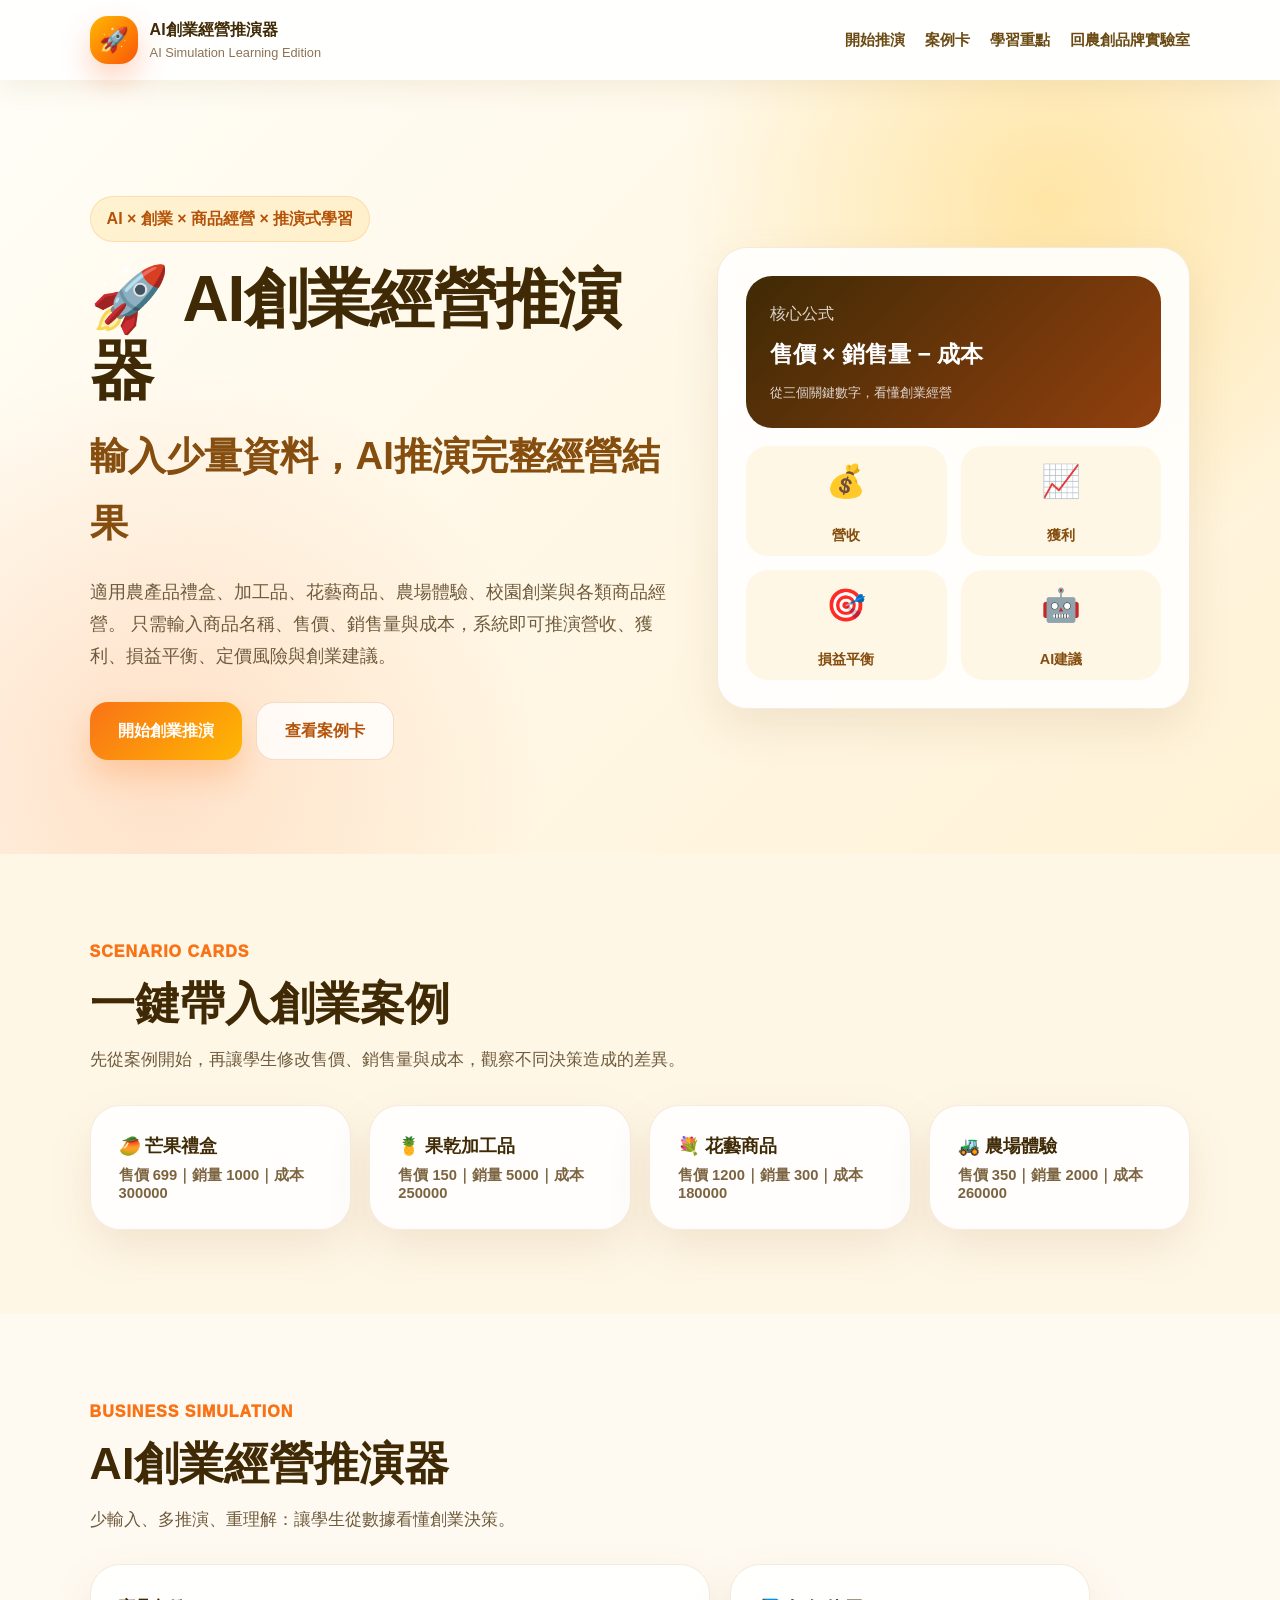
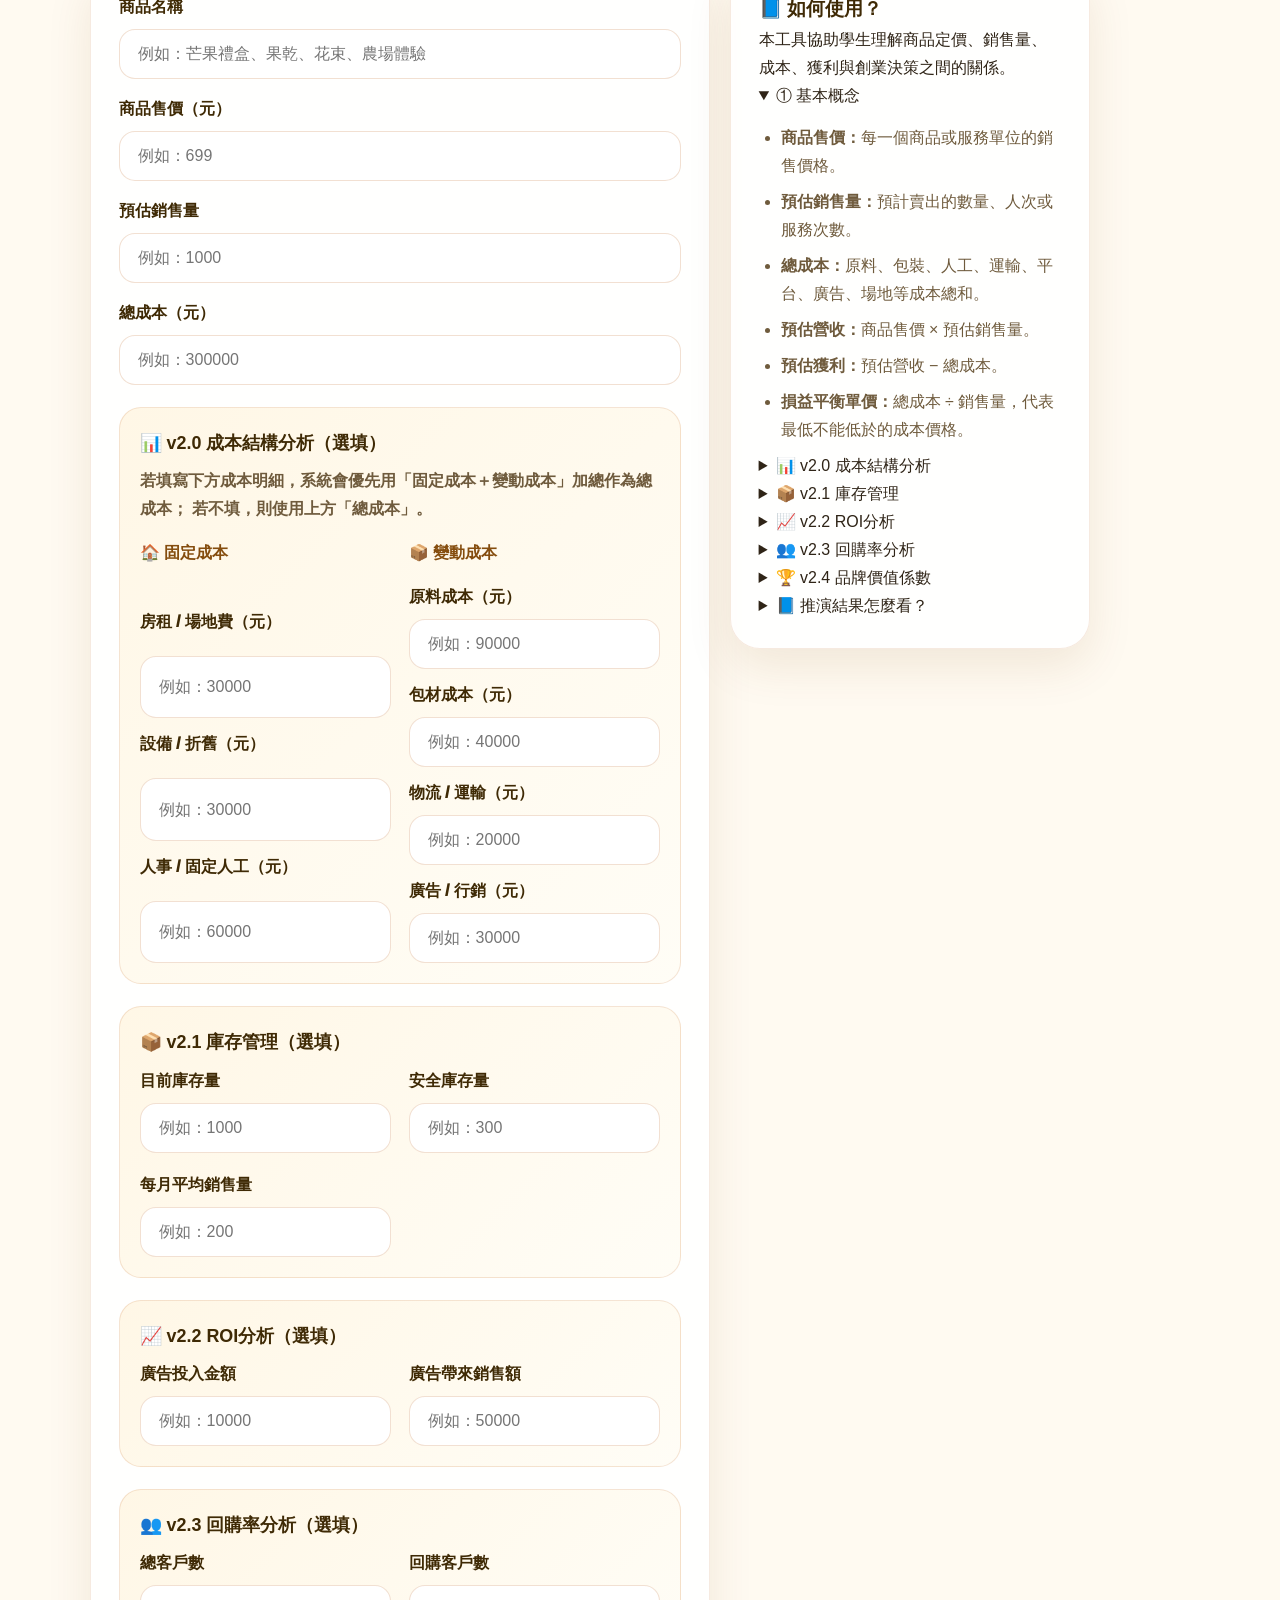
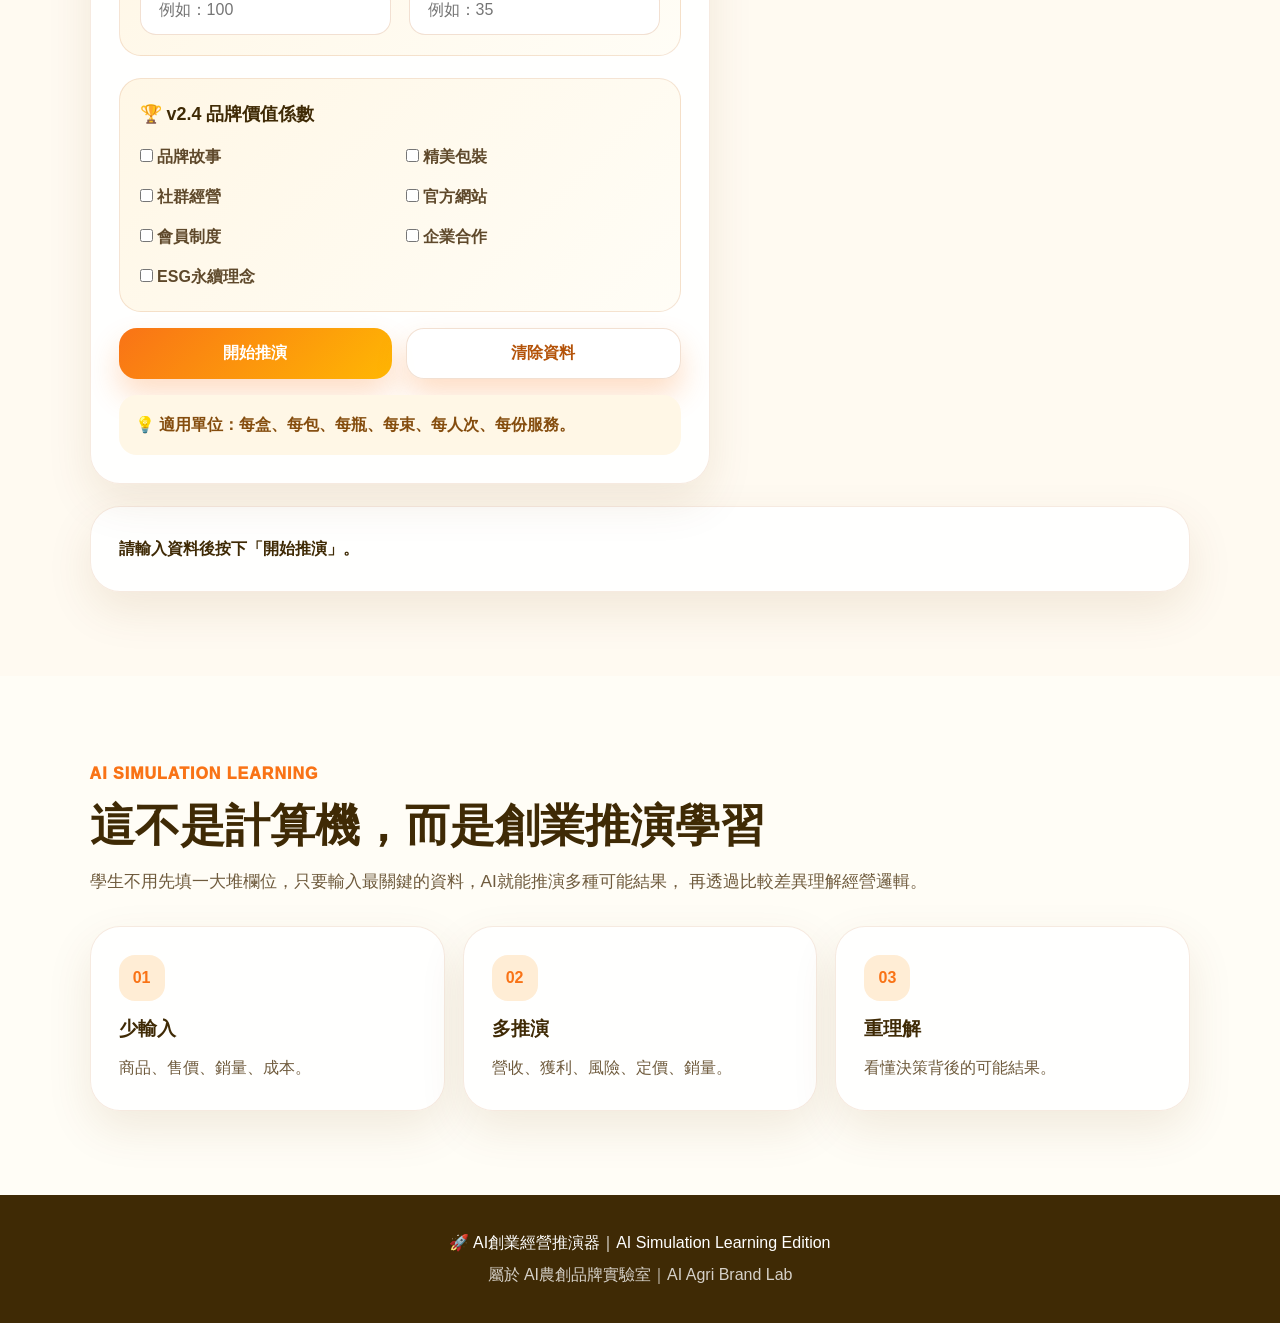
==== business-simulator/index.html @ a91d5b00 "Add files via upload" ====
<!DOCTYPE html>
<html lang="zh-Hant">
<head>
  <meta charset="UTF-8" />
  <meta name="viewport" content="width=device-width, initial-scale=1.0" />
  <title>AI創業經營推演器｜AI Simulation Learning Edition</title>
  <meta name="description" content="AI創業經營推演器，輸入商品名稱、售價、銷售量與成本，AI自動推演營收、獲利、定價風險、銷售風險、損益平衡點與創業建議。" />
  <meta name="keywords" content="AI創業,經營推演器,AI推演式學習,創業模擬,商品經營,農產品創業,品牌經營" />
  <link rel="stylesheet" href="style.css" />
</head>

<body>
  <header class="site-header">
    <a href="../index.html" class="brand">
      <span class="brand-icon">🚀</span>
      <span>
        <strong>AI創業經營推演器</strong>
        <small>AI Simulation Learning Edition</small>
      </span>
    </a>

    <nav class="nav">
      <a href="#simulator">開始推演</a>
      <a href="#cases">案例卡</a>
      <a href="#learning">學習重點</a>
      <a href="../index.html">回農創品牌實驗室</a>
    </nav>
  </header>

  <main>
    <section class="hero">
      <div class="hero-content">
        <span class="eyebrow">AI × 創業 × 商品經營 × 推演式學習</span>
        <h1>🚀 AI創業經營推演器</h1>
        <h2>輸入少量資料，AI推演完整經營結果</h2>
        <p>
          適用農產品禮盒、加工品、花藝商品、農場體驗、校園創業與各類商品經營。
          只需輸入商品名稱、售價、銷售量與成本，系統即可推演營收、獲利、損益平衡、定價風險與創業建議。
        </p>
        <div class="hero-actions">
          <a class="btn primary" href="#simulator">開始創業推演</a>
          <a class="btn secondary" href="#cases">查看案例卡</a>
        </div>
      </div>

      <div class="hero-panel">
        <div class="panel-card main-profit">
          <span>核心公式</span>
          <strong>售價 × 銷售量 − 成本</strong>
          <small>從三個關鍵數字，看懂創業經營</small>
        </div>
        <div class="panel-grid">
          <div>💰<span>營收</span></div>
          <div>📈<span>獲利</span></div>
          <div>🎯<span>損益平衡</span></div>
          <div>🤖<span>AI建議</span></div>
        </div>
      </div>
    </section>

    <section id="cases" class="section soft">
      <div class="section-heading">
        <span>Scenario Cards</span>
        <h2>一鍵帶入創業案例</h2>
        <p>先從案例開始，再讓學生修改售價、銷售量與成本，觀察不同決策造成的差異。</p>
      </div>

      <div class="case-grid">
        <button class="case-card" onclick="loadCase('mangoBox')">
          <strong>🥭 芒果禮盒</strong>
          <span>售價 699｜銷量 1000｜成本 300000</span>
        </button>
        <button class="case-card" onclick="loadCase('driedFruit')">
          <strong>🍍 果乾加工品</strong>
          <span>售價 150｜銷量 5000｜成本 250000</span>
        </button>
        <button class="case-card" onclick="loadCase('flower')">
          <strong>💐 花藝商品</strong>
          <span>售價 1200｜銷量 300｜成本 180000</span>
        </button>
        <button class="case-card" onclick="loadCase('farmTour')">
          <strong>🚜 農場體驗</strong>
          <span>售價 350｜銷量 2000｜成本 260000</span>
        </button>
      </div>
    </section>

    <section id="simulator" class="section simulator-section">
      <div class="section-heading">
        <span>Business Simulation</span>
        <h2>AI創業經營推演器</h2>
        <p>少輸入、多推演、重理解：讓學生從數據看懂創業決策。</p>
      </div>

      <div class="simulator-layout">
        <div class="input-card">
          <div class="input-group">
            <label for="productInput">商品名稱</label>
            <input id="productInput" type="text" placeholder="例如：芒果禮盒、果乾、花束、農場體驗" />
          </div>

          <div class="input-group">
            <label for="priceInput">商品售價（元）</label>
            <input id="priceInput" type="number" placeholder="例如：699" />
          </div>

          <div class="input-group">
            <label for="quantityInput">預估銷售量</label>
            <input id="quantityInput" type="number" placeholder="例如：1000" />
          </div>

          <div class="input-group">
            <label for="costInput">總成本（元）</label>
            <input id="costInput" type="number" placeholder="例如：300000" />
          </div>

      <div class="cost-structure-box">
           <h3>📊 v2.0 成本結構分析（選填）</h3>
             <p>
                若填寫下方成本明細，系統會優先用「固定成本＋變動成本」加總作為總成本；
                 若不填，則使用上方「總成本」。
             </p>

        <div class="cost-grid">
           <div class="cost-column">
               <h4>🏠 固定成本</h4>

          <div class="input-group">
            <label for="rentInput">房租 / 場地費（元）</label>
            <input id="rentInput" type="number" placeholder="例如：30000" />
          </div>

          <div class="input-group">
            <label for="equipmentInput">設備 / 折舊（元）</label>
            <input id="equipmentInput" type="number" placeholder="例如：30000" />
          </div>

          <div class="input-group">
            <label for="laborInput">人事 / 固定人工（元）</label>
            <input id="laborInput" type="number" placeholder="例如：60000" />
          </div>
        </div>

        <div class="cost-column">
          <h4>📦 變動成本</h4>

           <div class="input-group">
             <label for="materialInput">原料成本（元）</label>
             <input id="materialInput" type="number" placeholder="例如：90000" />
           </div>

           <div class="input-group">
            <label for="packagingInput">包材成本（元）</label>
            <input id="packagingInput" type="number" placeholder="例如：40000" />
           </div>

           <div class="input-group">
            <label for="logisticsInput">物流 / 運輸（元）</label>
            <input id="logisticsInput" type="number" placeholder="例如：20000" />
           </div>

          <div class="input-group">
            <label for="marketingInput">廣告 / 行銷（元）</label>
            <input id="marketingInput" type="number" placeholder="例如：30000" />
          </div>
        </div>
      </div>
    </div>

            <!-- 📦 v2.1 庫存管理 -->

    <div class="cost-structure-box">
         <h3>📦 v2.1 庫存管理（選填）</h3>

         <div class="cost-grid">

         <div class="input-group">
            <label>目前庫存量</label>
           <input id="inventoryInput" type="number" placeholder="例如：1000">
         </div>

         <div class="input-group">
            <label>安全庫存量</label>
            <input id="safeInventoryInput" type="number" placeholder="例如：300">
         </div>

        <div class="input-group">
          <label>每月平均銷售量</label>
          <input id="monthlySalesInput" type="number" placeholder="例如：200">
        </div>

       </div>
     </div>

            <!-- ROI -->

    <div class="cost-structure-box">
        <h3>📈 v2.2 ROI分析（選填）</h3>

      <div class="cost-grid">

        <div class="input-group">
          <label>廣告投入金額</label>
          <input id="adCostInput" type="number" placeholder="例如：10000">
        </div>

        <div class="input-group">
           <label>廣告帶來銷售額</label>
           <input id="adRevenueInput" type="number" placeholder="例如：50000">
        </div>

      </div>
    </div>

          <!-- 回購率 -->

    <div class="cost-structure-box">
         <h3>👥 v2.3 回購率分析（選填）</h3>

        <div class="cost-grid">

         <div class="input-group">
            <label>總客戶數</label>
           <input id="customerInput" type="number" placeholder="例如：100">
        </div>

         <div class="input-group">
            <label>回購客戶數</label>
            <input id="repeatCustomerInput" type="number" placeholder="例如：35">
         </div>
        </div>

    </div>

          <!-- 品牌價值 -->

    <div class="cost-structure-box">
          <h3>🏆 v2.4 品牌價值係數</h3>

    <div class="brand-check-grid">

        <label><input type="checkbox" id="brandStory"> 品牌故事</label>

        <label><input type="checkbox" id="packageDesign"> 精美包裝</label>

        <label><input type="checkbox" id="socialMedia"> 社群經營</label>

        <label><input type="checkbox" id="website"> 官方網站</label>

        <label><input type="checkbox" id="membership"> 會員制度</label>

        <label><input type="checkbox" id="businessPartner"> 企業合作</label>

        <label><input type="checkbox" id="esg"> ESG永續理念</label>

      </div>
    </div>   


          <div class="button-row">
            <button onclick="calculateBusiness()">開始推演</button>
            <button class="clear-btn" onclick="clearBusiness()">清除資料</button>
          </div>

          <div class="hint-box">
            💡 適用單位：每盒、每包、每瓶、每束、每人次、每份服務。
          </div>
        </div>

      <aside class="guide-card">
         <h3>📘 如何使用？</h3>
         <p>本工具協助學生理解商品定價、銷售量、成本、獲利與創業決策之間的關係。</p>

      <details open>
        <summary>① 基本概念</summary>
       <ul>
          <li><strong>商品售價：</strong>每一個商品或服務單位的銷售價格。</li>
          <li><strong>預估銷售量：</strong>預計賣出的數量、人次或服務次數。</li>
          <li><strong>總成本：</strong>原料、包裝、人工、運輸、平台、廣告、場地等成本總和。</li>
          <li><strong>預估營收：</strong>商品售價 × 預估銷售量。</li>
          <li><strong>預估獲利：</strong>預估營收 − 總成本。</li>
          <li><strong>損益平衡單價：</strong>總成本 ÷ 銷售量，代表最低不能低於的成本價格。</li>
       </ul>
      </details>

      <details>
         <summary>📊 v2.0 成本結構分析</summary>
       <ul>
         <li><strong>固定成本：</strong>不論賣多少都會發生的成本，例如房租、設備、人事。</li>
         <li><strong>變動成本：</strong>賣越多就越高的成本，例如原料、包材、物流、廣告。</li>
         <li><strong>成本佔比：</strong>用來觀察固定成本與變動成本誰比較高，判斷經營風險。</li>
       </ul>
      </details>

      <details>
        <summary>📦 v2.1 庫存管理</summary>
       <ul>
         <li><strong>目前庫存量：</strong>目前手上還有多少商品可賣。</li>
         <li><strong>安全庫存量：</strong>避免缺貨所需保留的最低庫存。</li>
         <li><strong>每月平均銷售量：</strong>每個月大約能賣出的數量。</li>
         <li><strong>庫存可支撐月數：</strong>目前庫存量 ÷ 每月平均銷售量。</li>
       </ul>
      </details>

      <details>
        <summary>📈 v2.2 ROI分析</summary>
       <ul>
         <li><strong>ROI：</strong>投資報酬率，用來判斷廣告投入是否有效。</li>
         <li><strong>公式：</strong>ROI =（廣告帶來銷售額 − 廣告投入金額）÷ 廣告投入金額 × 100%。</li>
         <li><strong>意義：</strong>ROI 越高，代表廣告越有效；ROI 太低，代表需要調整行銷策略。</li>
       </ul>
      </details>

      <details>
        <summary>👥 v2.3 回購率分析</summary>
       <ul>
         <li><strong>總客戶數：</strong>購買過商品或服務的客戶總人數。</li>
         <li><strong>回購客戶數：</strong>再次購買的客戶人數。</li>
         <li><strong>回購率：</strong>回購客戶數 ÷ 總客戶數 × 100%。</li>
         <li><strong>意義：</strong>回購率越高，代表顧客越喜歡產品，品牌忠誠度越好。</li>
       </ul>
      </details>

      <details>
         <summary>🏆 v2.4 品牌價值係數</summary>
        <ul>
         <li><strong>品牌故事：</strong>讓商品有情感與記憶點。</li>
         <li><strong>精美包裝：</strong>提升商品質感與送禮價值。</li>
         <li><strong>社群經營：</strong>增加曝光與顧客互動。</li>
         <li><strong>官方網站：</strong>提升信任感與品牌專業度。</li>
         <li><strong>會員制度：</strong>提高回購與顧客黏著度。</li>
         <li><strong>企業合作：</strong>增加團購、通路與穩定訂單。</li>
         <li><strong>ESG永續理念：</strong>提升品牌形象與社會價值。</li>
        </ul>
      </details>

      <details>
         <summary>📘 推演結果怎麼看？</summary>
        <ul>
         <li><strong>② 定價敏感度分析：</strong>觀察售價上升或下降後，營收與獲利如何改變。</li>
         <li><strong>③ 銷售量風險分析：</strong>模擬銷量減少或增加時，獲利是否仍安全。</li>
         <li><strong>④ 損益平衡分析：</strong>找出最低售價與最低銷售量，避免虧損。</li>
         <li><strong>⑤ 成本結構分析：</strong>判斷固定成本與變動成本比例，理解成本風險。</li>
         <li><strong>⑥ 庫存管理分析：</strong>判斷是否可能缺貨、正常或滯銷。</li>
         <li><strong>⑦ ROI分析：</strong>判斷廣告投資是否值得繼續。</li>
         <li><strong>⑧ 回購率分析：</strong>判斷顧客是否願意再次購買。</li>
         <li><strong>⑨ 品牌價值係數：</strong>判斷商品是否具備品牌溢價能力。</li>
        </ul>
      </details>
    </aside>

    </div>

      <div id="result" class="result-box">請輸入資料後按下「開始推演」。</div>
    </section>

    <section id="learning" class="section learning-section">
      <div class="section-heading">
        <span>AI Simulation Learning</span>
        <h2>這不是計算機，而是創業推演學習</h2>
        <p>
          學生不用先填一大堆欄位，只要輸入最關鍵的資料，AI就能推演多種可能結果，
          再透過比較差異理解經營邏輯。
        </p>
      </div>

      <div class="learning-flow">
        <div><strong>01</strong><h3>少輸入</h3><p>商品、售價、銷量、成本。</p></div>
        <div><strong>02</strong><h3>多推演</h3><p>營收、獲利、風險、定價、銷量。</p></div>
        <div><strong>03</strong><h3>重理解</h3><p>看懂決策背後的可能結果。</p></div>
      </div>
    </section>
  </main>

  <footer class="footer">
    <p>🚀 AI創業經營推演器｜AI Simulation Learning Edition</p>
    <p>屬於 AI農創品牌實驗室｜AI Agri Brand Lab</p>
  </footer>

  <script src="script.js?v=3.0"></script>
</body>
</html>
---- business-simulator/style.css ----
* {
  box-sizing: border-box;
  margin: 0;
  padding: 0;
}

html {
  scroll-behavior: smooth;
}

body {
  font-family: "Noto Sans TC", "Microsoft JhengHei", sans-serif;
  background: #fffaf1;
  color: #2f2417;
  line-height: 1.75;
}

.site-header {
  position: sticky;
  top: 0;
  z-index: 1000;
  padding: 16px 7%;
  background: rgba(255, 255, 255, 0.92);
  backdrop-filter: blur(16px);
  display: flex;
  justify-content: space-between;
  align-items: center;
  box-shadow: 0 8px 28px rgba(120, 72, 0, 0.08);
}

.brand {
  display: flex;
  gap: 12px;
  align-items: center;
  color: #3f2a05;
  text-decoration: none;
}

.brand-icon {
  width: 48px;
  height: 48px;
  border-radius: 18px;
  display: grid;
  place-items: center;
  color: white;
  font-size: 1.5rem;
  background: linear-gradient(135deg, #ffb703, #fb5607);
  box-shadow: 0 14px 30px rgba(251, 86, 7, 0.26);
}

.brand strong,
.brand small {
  display: block;
}

.brand small {
  color: #8b7356;
  font-size: 0.8rem;
  margin-top: -2px;
}

.nav {
  display: flex;
  gap: 20px;
  flex-wrap: wrap;
}

.nav a {
  color: #6b4b13;
  text-decoration: none;
  font-weight: 900;
  font-size: 0.94rem;
}

.nav a:hover {
  color: #f97316;
}

.hero {
  min-height: 86vh;
  padding: 105px 7% 84px;
  display: grid;
  grid-template-columns: 1.1fr 0.9fr;
  align-items: center;
  gap: 48px;
  background:
    radial-gradient(circle at 82% 16%, rgba(255, 183, 3, 0.28), transparent 30%),
    radial-gradient(circle at 12% 88%, rgba(251, 86, 7, 0.15), transparent 30%),
    linear-gradient(135deg, #fffdf6, #fff2d6);
}

.eyebrow {
  display: inline-block;
  padding: 8px 16px;
  border-radius: 999px;
  color: #b45309;
  background: rgba(255, 183, 3, 0.14);
  border: 1px solid rgba(251, 146, 60, 0.24);
  font-weight: 900;
  margin-bottom: 22px;
}

.hero h1 {
  font-size: clamp(2.35rem, 5vw, 4.6rem);
  line-height: 1.12;
  color: #3f2a05;
  margin-bottom: 14px;
  letter-spacing: -1.2px;
}

.hero h2 {
  color: #854d0e;
  font-size: clamp(1.5rem, 3vw, 2.6rem);
  margin-bottom: 20px;
}

.hero p {
  max-width: 780px;
  color: #6f5b3d;
  font-size: 1.14rem;
  margin-bottom: 30px;
}

.hero-actions,
.button-row {
  display: flex;
  gap: 14px;
  flex-wrap: wrap;
}

.btn,
.input-card button {
  min-height: 50px;
  display: inline-flex;
  align-items: center;
  justify-content: center;
  border: none;
  border-radius: 18px;
  padding: 14px 28px;
  font-weight: 950;
  font-size: 1rem;
  cursor: pointer;
  text-decoration: none;
  transition: 0.2s ease;
}

.btn:hover,
.input-card button:hover,
.case-card:hover {
  transform: translateY(-2px);
}

.btn.primary,
.input-card button {
  background: linear-gradient(135deg, #f97316, #ffb703);
  color: white;
  box-shadow: 0 16px 30px rgba(249, 115, 22, 0.24);
}

.btn.secondary,
.clear-btn {
  background: rgba(255, 255, 255, 0.78) !important;
  color: #b45309 !important;
  border: 1px solid rgba(180, 83, 9, 0.18) !important;
}

.hero-panel,
.input-card,
.guide-card,
.result-box,
.case-card,
.learning-flow div {
  background: rgba(255, 255, 255, 0.88);
  border: 1px solid rgba(180, 83, 9, 0.12);
  border-radius: 30px;
  padding: 28px;
  box-shadow: 0 18px 46px rgba(120, 72, 0, 0.1);
}

.panel-card {
  padding: 24px;
  border-radius: 26px;
  background: linear-gradient(135deg, #3f2a05, #92400e);
  color: white;
  margin-bottom: 18px;
}

.panel-card span,
.panel-card small {
  display: block;
  opacity: 0.8;
}

.panel-card strong {
  display: block;
  font-size: 1.45rem;
  margin: 6px 0;
}

.panel-grid {
  display: grid;
  grid-template-columns: repeat(2, 1fr);
  gap: 14px;
}

.panel-grid div {
  min-height: 110px;
  display: grid;
  place-items: center;
  text-align: center;
  border-radius: 22px;
  background: #fff7e6;
  font-size: 2rem;
  font-weight: 900;
}

.panel-grid span {
  display: block;
  font-size: 0.9rem;
  color: #854d0e;
}

.section {
  padding: 84px 7%;
}

.section.soft {
  background: #fff7e6;
}

.section-heading {
  max-width: 900px;
  margin-bottom: 30px;
}

.section-heading span {
  color: #f97316;
  text-transform: uppercase;
  letter-spacing: 1px;
  font-weight: 950;
}

.section-heading h2 {
  color: #3f2a05;
  font-size: clamp(1.9rem, 3.5vw, 3.2rem);
  line-height: 1.25;
  margin: 10px 0 12px;
}

.section-heading p {
  color: #6f5b3d;
  font-size: 1.08rem;
}

.case-grid {
  display: grid;
  grid-template-columns: repeat(4, 1fr);
  gap: 18px;
}

.case-card {
  text-align: left;
  cursor: pointer;
}

.case-card strong,
.case-card span {
  display: block;
}

.case-card strong {
  color: #3f2a05;
  font-size: 1.1rem;
  margin-bottom: 8px;
}

.case-card span {
  color: #7c6441;
  font-weight: 800;
  font-size: 0.92rem;
}

.simulator-layout {
  display: grid;
  grid-template-columns: minmax(0, 620px) 360px;
  gap: 20px;
  align-items: start;
}

.input-card {
  display: grid;
  gap: 16px;
}

.input-group {
  display: grid;
  gap: 8px;
}

.input-group label,
.guide-card h3 {
  color: #3f2a05;
  font-weight: 950;
}

.input-group input {
  width: 100%;
  padding: 15px 18px;
  border: 1px solid rgba(180, 83, 9, 0.18);
  border-radius: 16px;
  font-size: 1rem;
  outline: none;
}

.input-group input:focus {
  border-color: #f97316;
  box-shadow: 0 0 0 4px rgba(249, 115, 22, 0.12);
}

.input-card button {
  flex: 1;
}

.guide-card ul {
  margin-top: 14px;
  padding-left: 22px;
  color: #6f5b3d;
}

.guide-card li {
  margin-bottom: 8px;
}

.hint-box,
.insight-box,
.thinking-box {
  padding: 16px;
  border-radius: 18px;
  background: #fff7e6;
  color: #854d0e;
  font-weight: 900;
}

.result-box {
  margin-top: 22px;
  color: #3f2a05;
  font-weight: 850;
}

.simulation-report {
  display: grid;
  gap: 22px;
}

.report-header {
  padding: 22px;
  border-radius: 24px;
  background: linear-gradient(135deg, rgba(255, 247, 230, 0.95), rgba(255, 237, 213, 0.9));
}

.report-header span {
  color: #f97316;
  font-weight: 950;
}

.report-header h3 {
  font-size: 1.55rem;
  color: #3f2a05;
  margin: 8px 0;
}

.report-header p {
  color: #6f5b3d;
}

.result-grid,
.diagnosis-grid {
  display: grid;
  grid-template-columns: repeat(3, 1fr);
  gap: 14px;
}

.result-card,
.diagnosis-card,
.analysis-section,
.ai-advice-box {
  padding: 18px;
  border-radius: 20px;
  background: white;
  border: 1px solid rgba(180, 83, 9, 0.12);
  box-shadow: 0 10px 24px rgba(120, 72, 0, 0.06);
}

.result-card.highlight {
  background: linear-gradient(135deg, #fff7e6, #ffedd5);
}

.result-card span,
.diagnosis-card span {
  display: block;
  color: #8b7356;
  margin-bottom: 6px;
}

.result-card strong,
.diagnosis-card strong {
  display: block;
  color: #3f2a05;
  font-size: 1.15rem;
}

.grade-a,
.risk-low {
  background: #dcfce7;
}

.grade-b {
  background: #e0f2fe;
}

.grade-c,
.risk-mid {
  background: #fef3c7;
}

.grade-d,
.risk-high {
  background: #fee2e2;
}

.analysis-section h4,
.ai-advice-box h4,
.thinking-box h4 {
  color: #3f2a05;
  font-size: 1.18rem;
  margin-bottom: 8px;
}

.table-wrap {
  margin-top: 12px;
  overflow-x: auto;
}

.analysis-table {
  width: 100%;
  border-collapse: collapse;
  border-radius: 16px;
  overflow: hidden;
}

.analysis-table th,
.analysis-table td {
  padding: 12px 14px;
  border-bottom: 1px solid #f3e7d3;
  text-align: left;
  white-space: nowrap;
}

.analysis-table th {
  background: #fff7e6;
  color: #854d0e;
}

.analysis-table td {
  color: #3f2a05;
  font-weight: 800;
}

.current-row {
  background: #fff7e6;
}

.ai-advice-box p {
  color: #5f492b;
}

.thinking-box ol {
  padding-left: 22px;
}

.thinking-box li {
  margin: 8px 0;
}

.learning-section {
  background: #fffdf6;
}

.learning-flow {
  display: grid;
  grid-template-columns: repeat(3, 1fr);
  gap: 18px;
}

.learning-flow strong {
  display: inline-flex;
  width: 46px;
  height: 46px;
  align-items: center;
  justify-content: center;
  border-radius: 16px;
  background: #ffedd5;
  color: #f97316;
  margin-bottom: 12px;
}

.learning-flow h3 {
  color: #3f2a05;
  margin-bottom: 8px;
}

.learning-flow p {
  color: #6f5b3d;
}

.footer {
  text-align: center;
  padding: 34px 7%;
  color: white;
  background: #3f2a05;
}

.footer p + p {
  opacity: 0.78;
  margin-top: 4px;
}

@media (max-width: 1080px) {
  .hero,
  .simulator-layout {
    grid-template-columns: 1fr;
  }

  .case-grid,
  .result-grid,
  .diagnosis-grid {
    grid-template-columns: repeat(2, 1fr);
  }
}

@media (max-width: 720px) {
  .site-header {
    align-items: flex-start;
    flex-direction: column;
    gap: 14px;
  }

  .hero {
    padding-top: 74px;
  }

  .nav {
    gap: 12px;
  }

  .case-grid,
  .result-grid,
  .diagnosis-grid,
  .learning-flow,
  .panel-grid {
    grid-template-columns: 1fr;
  }

  .button-row {
    flex-direction: column;
  }
}

/* v2.0 成本結構分析 */

.cost-structure-box {
  margin-top: 6px;
  padding: 20px;
  border-radius: 22px;
  background: linear-gradient(135deg, #fff7e6, #fffdf6);
  border: 1px solid rgba(180, 83, 9, 0.14);
}

.cost-structure-box h3 {
  color: #3f2a05;
  font-size: 1.12rem;
  margin-bottom: 8px;
}

.cost-structure-box p {
  color: #6f5b3d;
  font-weight: 700;
  margin-bottom: 16px;
}

.cost-grid {
  display: grid;
  grid-template-columns: 1fr 1fr;
  gap: 18px;
}

.cost-column {
  display: grid;
  gap: 12px;
}

.cost-column h4 {
  color: #854d0e;
  font-size: 1rem;
  margin-bottom: 4px;
}

.cost-summary-grid {
  display: grid;
  grid-template-columns: repeat(3, 1fr);
  gap: 14px;
  margin: 14px 0;
}

.cost-summary-grid small {
  display: block;
  margin-top: 4px;
  color: #854d0e;
  font-weight: 900;
}

.cost-bar-wrap {
  margin: 18px 0;
  overflow: hidden;
  border-radius: 999px;
  background: #fff7e6;
  border: 1px solid rgba(180, 83, 9, 0.12);
}

.cost-bar {
  display: flex;
  width: 100%;
  min-height: 42px;
  overflow: hidden;
  border-radius: 999px;
}

.fixed-bar,
.variable-bar {
  display: flex;
  align-items: center;
  justify-content: center;
  min-width: 64px;
  padding: 8px;
  color: #3f2a05;
  font-size: 0.9rem;
  font-weight: 950;
  white-space: nowrap;
}

.fixed-bar {
  background: #fed7aa;
}

.variable-bar {
  background: #fde68a;
}

@media (max-width: 720px) {
  .cost-grid,
  .cost-summary-grid {
    grid-template-columns: 1fr;
  }

  .fixed-bar,
  .variable-bar {
    font-size: 0.78rem;
  }
}

/* v2.1~v2.4 */

.brand-check-grid{
  display:grid;
  grid-template-columns:repeat(2,1fr);
  gap:12px;
  margin-top:12px;
}

.brand-check-grid label{
  font-weight:800;
  color:#5f492b;
}

.inventory-status{
  background:#fff7e6;
  border-radius:16px;
  padding:16px;
  margin-top:12px;
}

.analysis-badge{
  display:inline-block;
  padding:6px 12px;
  border-radius:999px;
  background:#ffedd5;
  color:#c2410c;
  font-weight:900;
  margin-top:8px;
}

@media(max-width:720px){

.brand-check-grid{
grid-template-columns:1fr;
}

}

/* v3.0 AI創業教練 */

.ai-coach-box {
  padding: 22px;
  border-radius: 24px;
  background: linear-gradient(135deg, #fff7e6, #ffedd5);
  border: 1px solid rgba(180, 83, 9, 0.16);
  box-shadow: 0 14px 30px rgba(120, 72, 0, 0.08);
}

.ai-coach-box h4 {
  color: #3f2a05;
  font-size: 1.25rem;
  margin-bottom: 14px;
}

.coach-grid {
  display: grid;
  grid-template-columns: repeat(3, 1fr);
  gap: 14px;
  margin-bottom: 16px;
}

.coach-card {
  padding: 16px;
  border-radius: 18px;
  background: white;
  border: 1px solid rgba(180, 83, 9, 0.14);
}

.coach-card span {
  display: block;
  color: #8b7356;
  font-weight: 900;
  margin-bottom: 6px;
}

.coach-card strong {
  display: block;
  color: #3f2a05;
  font-size: 1.12rem;
}

.coach-advice {
  padding: 16px;
  border-radius: 18px;
  background: #fffaf1;
  color: #5f492b;
  font-weight: 850;
}

.coach-advice p + p {
  margin-top: 10px;
}

@media (max-width: 720px) {
  .coach-grid {
    grid-template-columns: 1fr;
  }
}
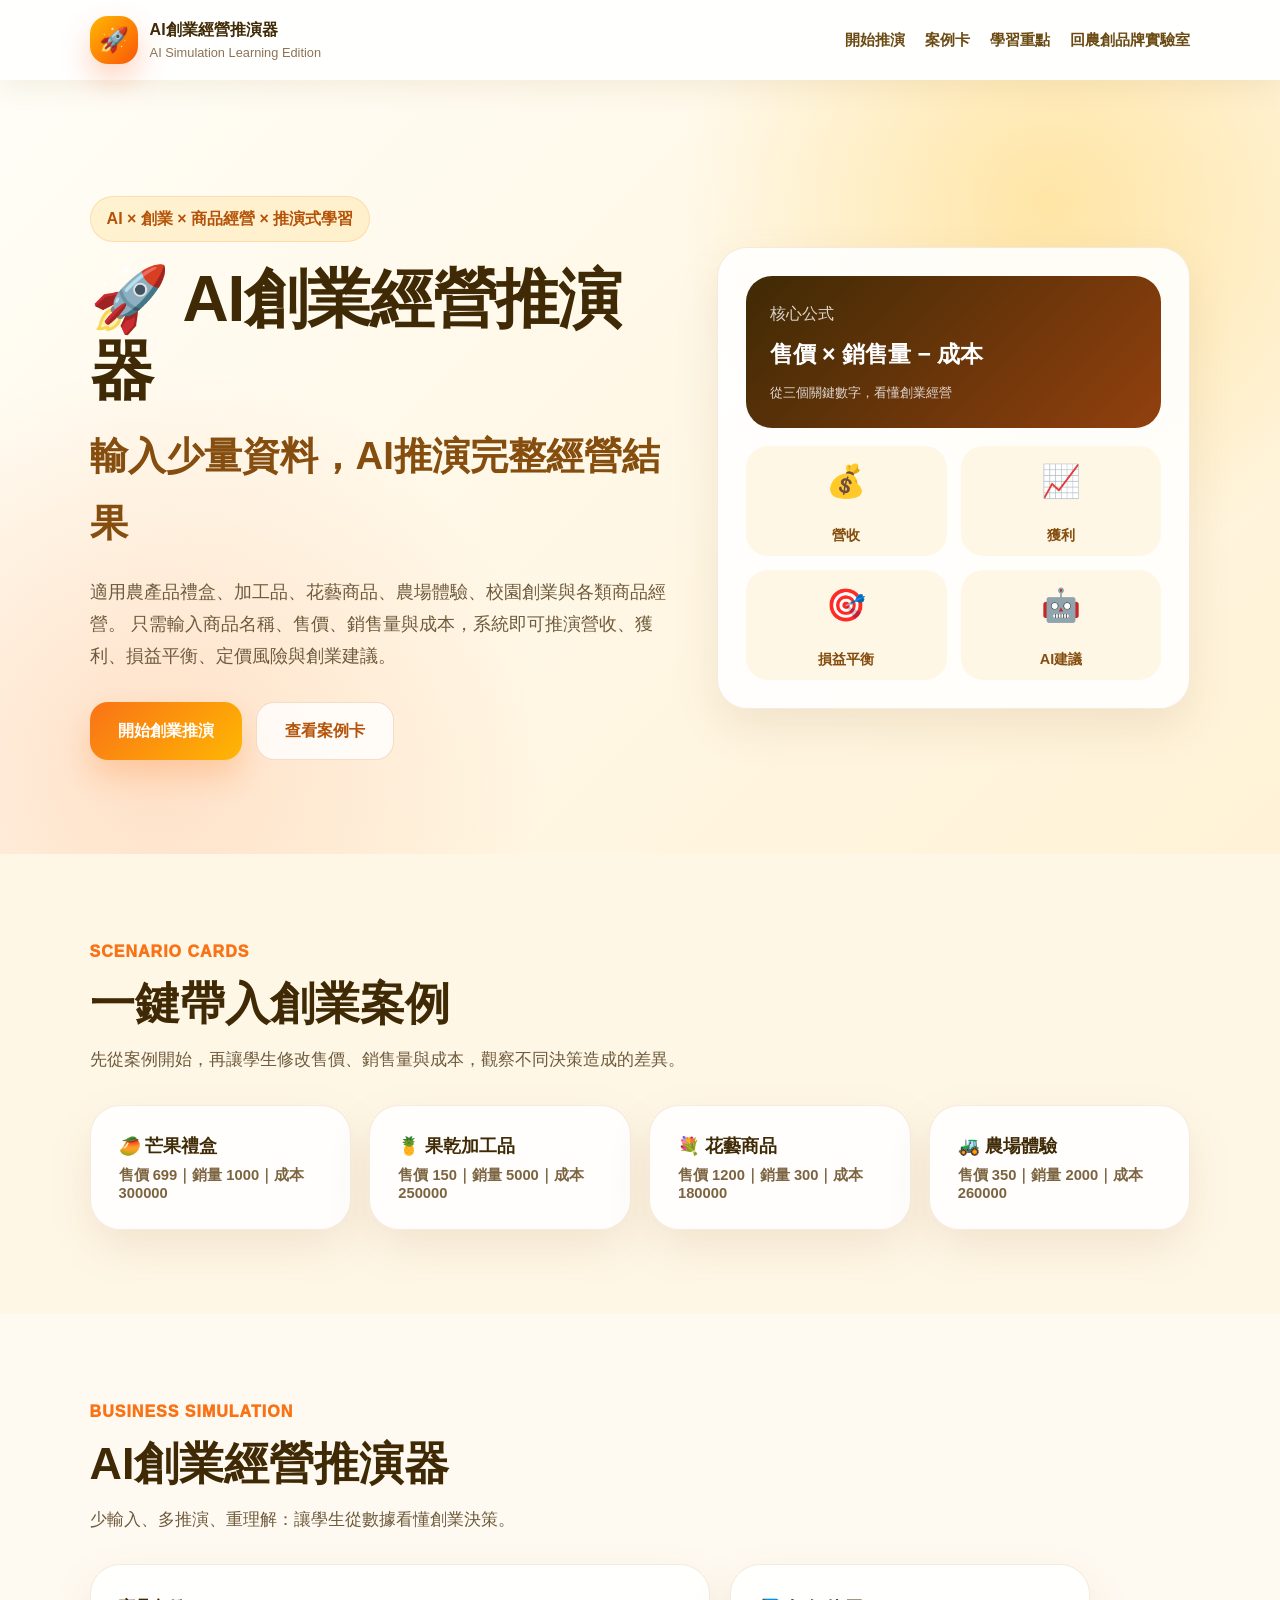
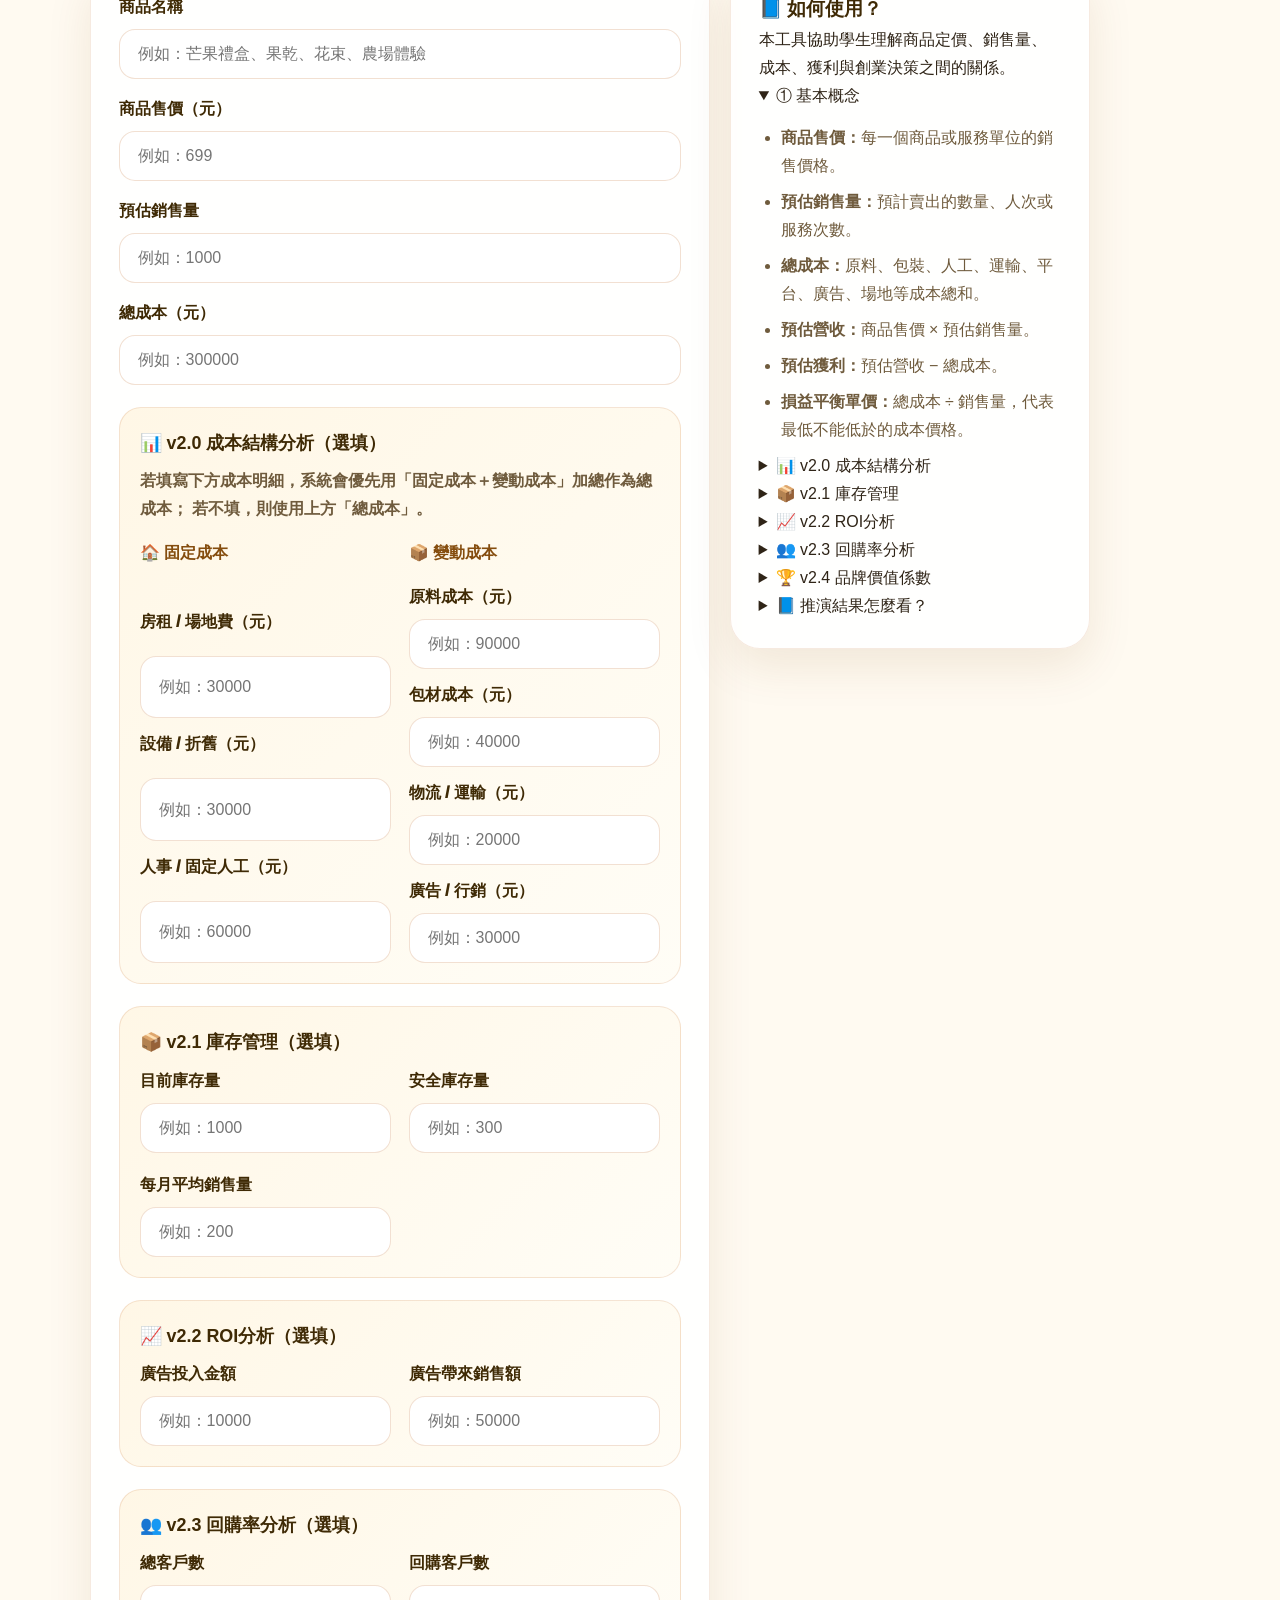
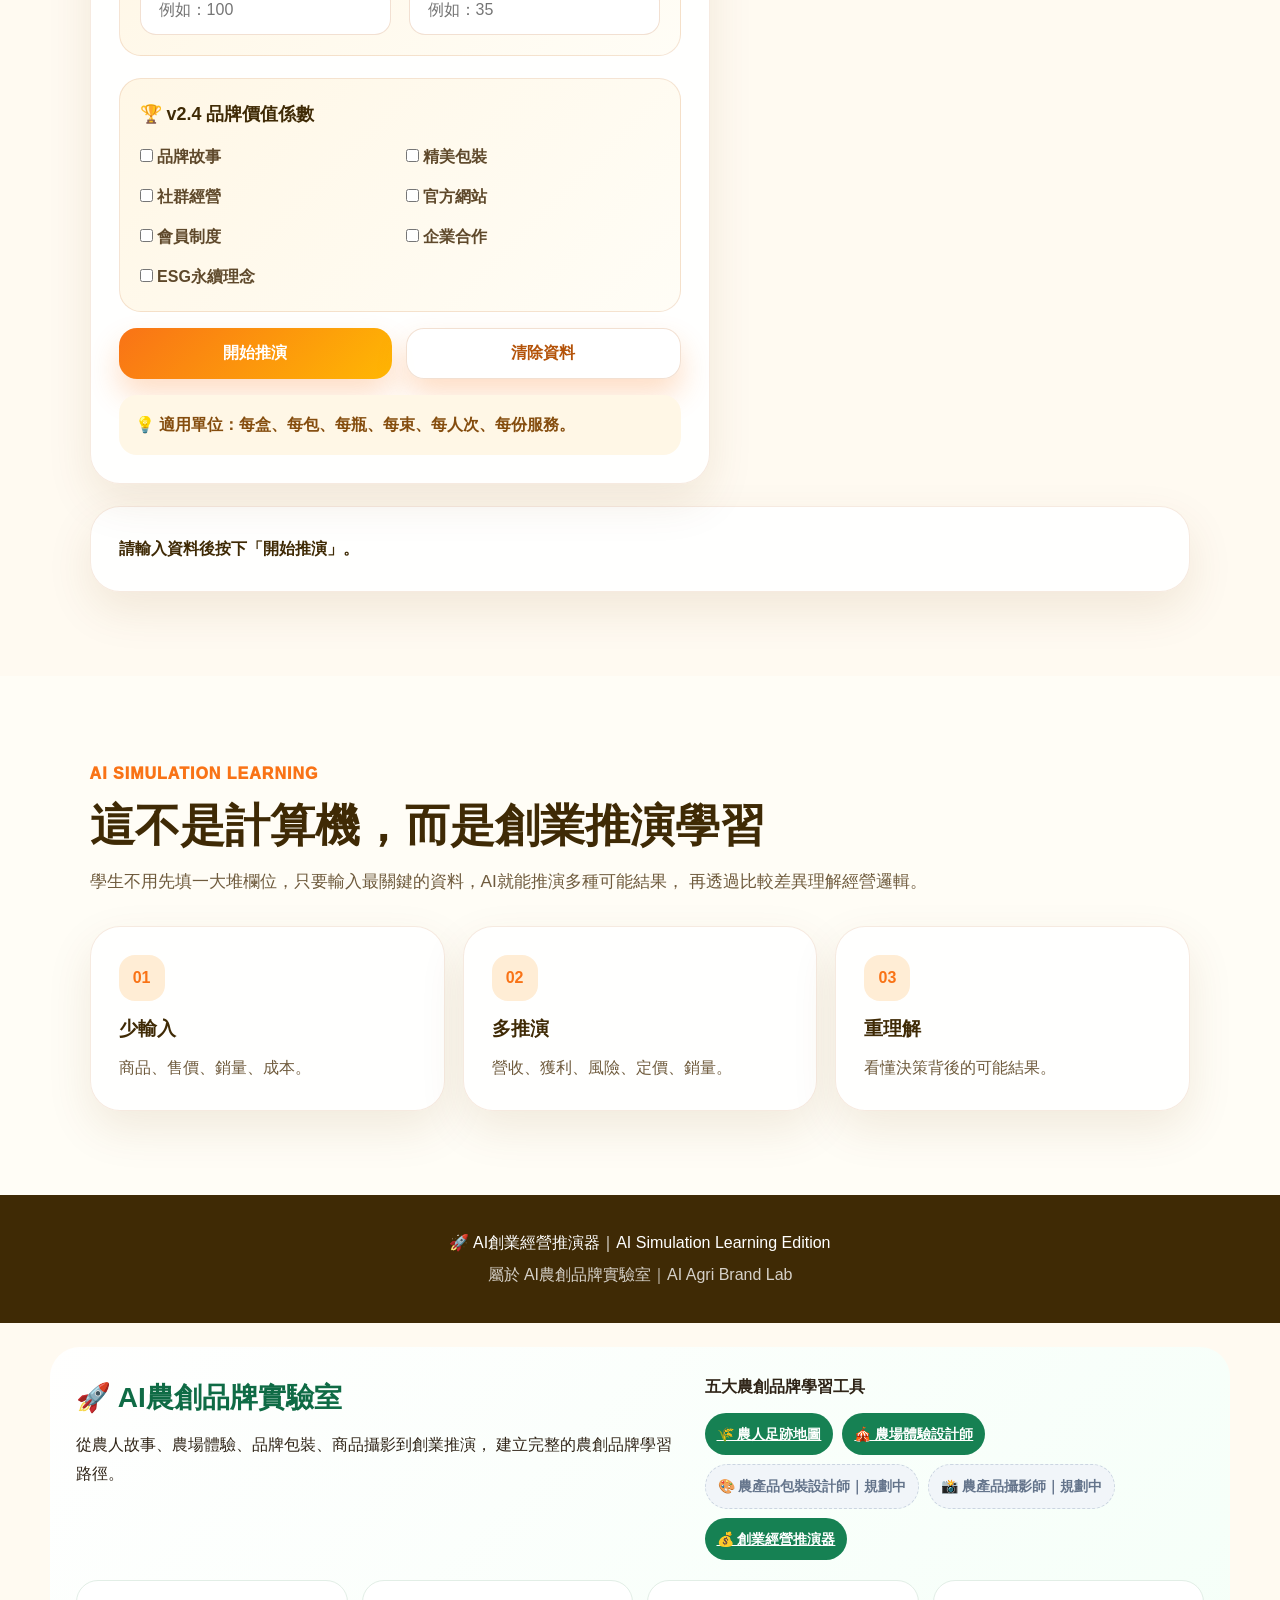
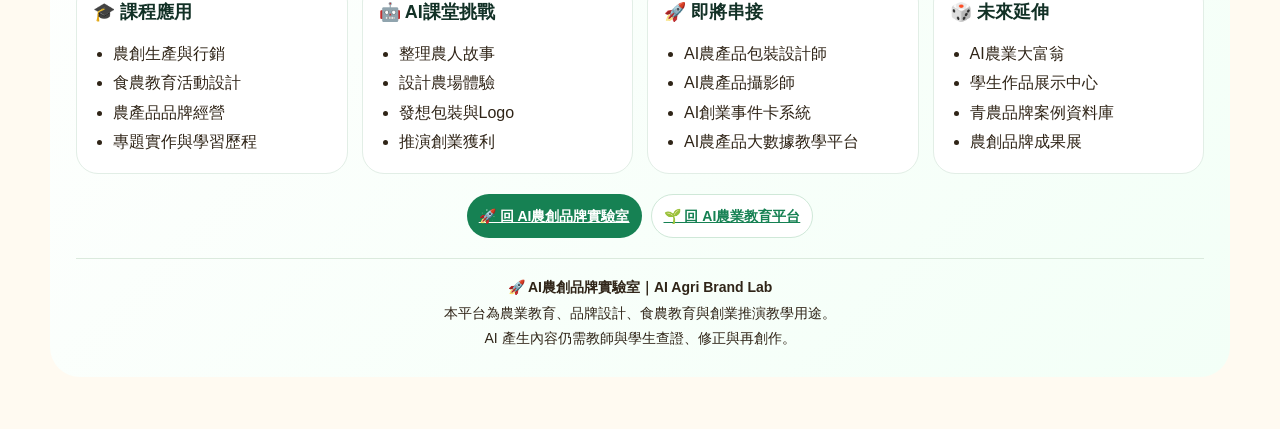
==== commit f697904c: "Add files via upload" ====
--- a/business-simulator/index.html
+++ b/business-simulator/index.html
@@ -377,6 +377,87 @@
     <p>屬於 AI農創品牌實驗室｜AI Agri Brand Lab</p>
   </footer>
 
+   <footer class="site-footer">
+  <div class="footer-inner">
+    <div class="footer-brand">
+      <div>
+        <div class="footer-title">🚀 AI農創品牌實驗室</div>
+
+
+        
+        <p class="footer-subtitle">
+          從農人故事、農場體驗、品牌包裝、商品攝影到創業推演，
+          建立完整的農創品牌學習路徑。
+        </p>
+      </div>
+
+      <div>
+        <strong>五大農創品牌學習工具</strong>
+        <div class="footer-links">
+          <a class="footer-link" href="https://r91628120.github.io/ai-agri-brand-lab/map/">🌾 農人足跡地圖</a>
+          <a class="footer-link" href="https://r91628120.github.io/ai-agri-brand-lab/farm-experience/">🎪 農場體驗設計師</a>
+          <span class="footer-link disabled">🎨 農產品包裝設計師｜規劃中</span>
+          <span class="footer-link disabled">📸 農產品攝影師｜規劃中</span>
+          <a class="footer-link" href="https://r91628120.github.io/ai-agri-brand-lab/business-simulator/">💰 創業經營推演器</a>
+        </div>
+      </div>
+    </div>
+
+    <div class="footer-grid">
+      <div class="footer-box">
+        <h3>🎓 課程應用</h3>
+        <ul>
+          <li>農創生產與行銷</li>
+          <li>食農教育活動設計</li>
+          <li>農產品品牌經營</li>
+          <li>專題實作與學習歷程</li>
+        </ul>
+      </div>
+
+      <div class="footer-box">
+        <h3>🤖 AI課堂挑戰</h3>
+        <ul>
+          <li>整理農人故事</li>
+          <li>設計農場體驗</li>
+          <li>發想包裝與Logo</li>
+          <li>推演創業獲利</li>
+        </ul>
+      </div>
+
+      <div class="footer-box">
+        <h3>🚀 即將串接</h3>
+        <ul>
+          <li>AI農產品包裝設計師</li>
+          <li>AI農產品攝影師</li>
+          <li>AI創業事件卡系統</li>
+          <li>AI農產品大數據教學平台</li>
+        </ul>
+      </div>
+
+      <div class="footer-box">
+        <h3>🎲 未來延伸</h3>
+        <ul>
+          <li>AI農業大富翁</li>
+          <li>學生作品展示中心</li>
+          <li>青農品牌案例資料庫</li>
+          <li>農創品牌成果展</li>
+        </ul>
+      </div>
+    </div>
+
+    <div class="footer-links" style="justify-content:center;margin-top:20px;">
+      <a class="footer-link" href="https://r91628120.github.io/ai-agri-brand-lab/">🚀 回 AI農創品牌實驗室</a>
+      <a class="footer-link secondary" href="https://r91628120.github.io/ai-agri-education/#home">🌱 回 AI農業教育平台</a>
+    </div>
+
+    <div class="footer-note">
+      <strong>🚀 AI農創品牌實驗室｜AI Agri Brand Lab</strong><br>
+      本平台為農業教育、品牌設計、食農教育與創業推演教學用途。<br>
+      AI 產生內容仍需教師與學生查證、修正與再創作。
+    </div>
+  </div>
+</footer>
+
   <script src="script.js?v=3.0"></script>
 </body>
 </html>
--- a/business-simulator/style.css
+++ b/business-simulator/style.css
@@ -766,4 +766,118 @@
   .coach-grid {
     grid-template-columns: 1fr;
   }
-}+}
+
+.site-footer{
+      margin-top:24px;
+      padding:0 18px 52px;
+      color:var(--ink);
+    }
+    .footer-inner{
+      max-width:1180px;
+      margin:0 auto;
+      background:linear-gradient(135deg,rgba(255,255,255,.96),#f3fff7);
+      border:1px solid var(--line);
+      border-radius:30px;
+      box-shadow:var(--shadow);
+      padding:26px;
+      text-align:left;
+    }
+    .footer-brand{
+      display:grid;
+      grid-template-columns:1.1fr .9fr;
+      gap:18px;
+      align-items:start;
+      margin-bottom:20px;
+    }
+    @media(max-width:850px){.footer-brand{grid-template-columns:1fr}}
+    .footer-title{
+      font-size:28px;
+      font-weight:900;
+      margin-bottom:8px;
+      color:#0f6b45;
+    }
+    .footer-subtitle{
+      color:var(--muted);
+      line-height:1.85;
+      margin:0;
+    }
+    .footer-grid{
+      display:grid;
+      grid-template-columns:repeat(4,1fr);
+      gap:14px;
+      margin-top:18px;
+    }
+    @media(max-width:1000px){.footer-grid{grid-template-columns:repeat(2,1fr)}}
+    @media(max-width:620px){.footer-grid{grid-template-columns:1fr}}
+    .footer-box{
+      background:#fff;
+      border:1px solid #e2eee6;
+      border-radius:22px;
+      padding:16px;
+      min-height:170px;
+    }
+    .footer-box h3{
+      margin:0 0 10px;
+      font-size:18px;
+      color:#123126;
+    }
+    .footer-box ul{
+      margin:0;
+      padding-left:20px;
+      color:var(--muted);
+      line-height:1.85;
+    }
+    .footer-links{
+      display:flex;
+      flex-wrap:wrap;
+      gap:9px;
+      margin-top:12px;
+    }
+    .footer-link{
+      display:inline-flex;
+      align-items:center;
+      justify-content:center;
+      gap:6px;
+      padding:9px 12px;
+      border-radius:999px;
+      background:#168153;
+      color:#fff;
+      font-weight:900;
+      font-size:14px;
+    }
+    .footer-link.secondary{
+      background:#fff;
+      color:#168153;
+      border:1px solid #cfe8d8;
+    }
+    .footer-link.disabled{
+      background:#f1f5f9;
+      color:#64748b;
+      border:1px dashed #cbd5e1;
+      cursor:not-allowed;
+    }
+
+    .footer-link.admin-link{
+      background:#f8fafc;
+      color:#64748b;
+      border:1px dashed #cbd5e1;
+      font-size:13px;
+      opacity:.75;
+    }
+
+    .footer-link.admin-link:hover{
+      opacity:1;
+      color:#168153;
+      border-color:#cfe8d8;
+    }
+
+    .footer-note{
+      margin-top:20px;
+      padding-top:16px;
+      border-top:1px solid #dbeadd;
+      color:var(--muted);
+      text-align:center;
+      line-height:1.8;
+      font-size:14px;
+    }
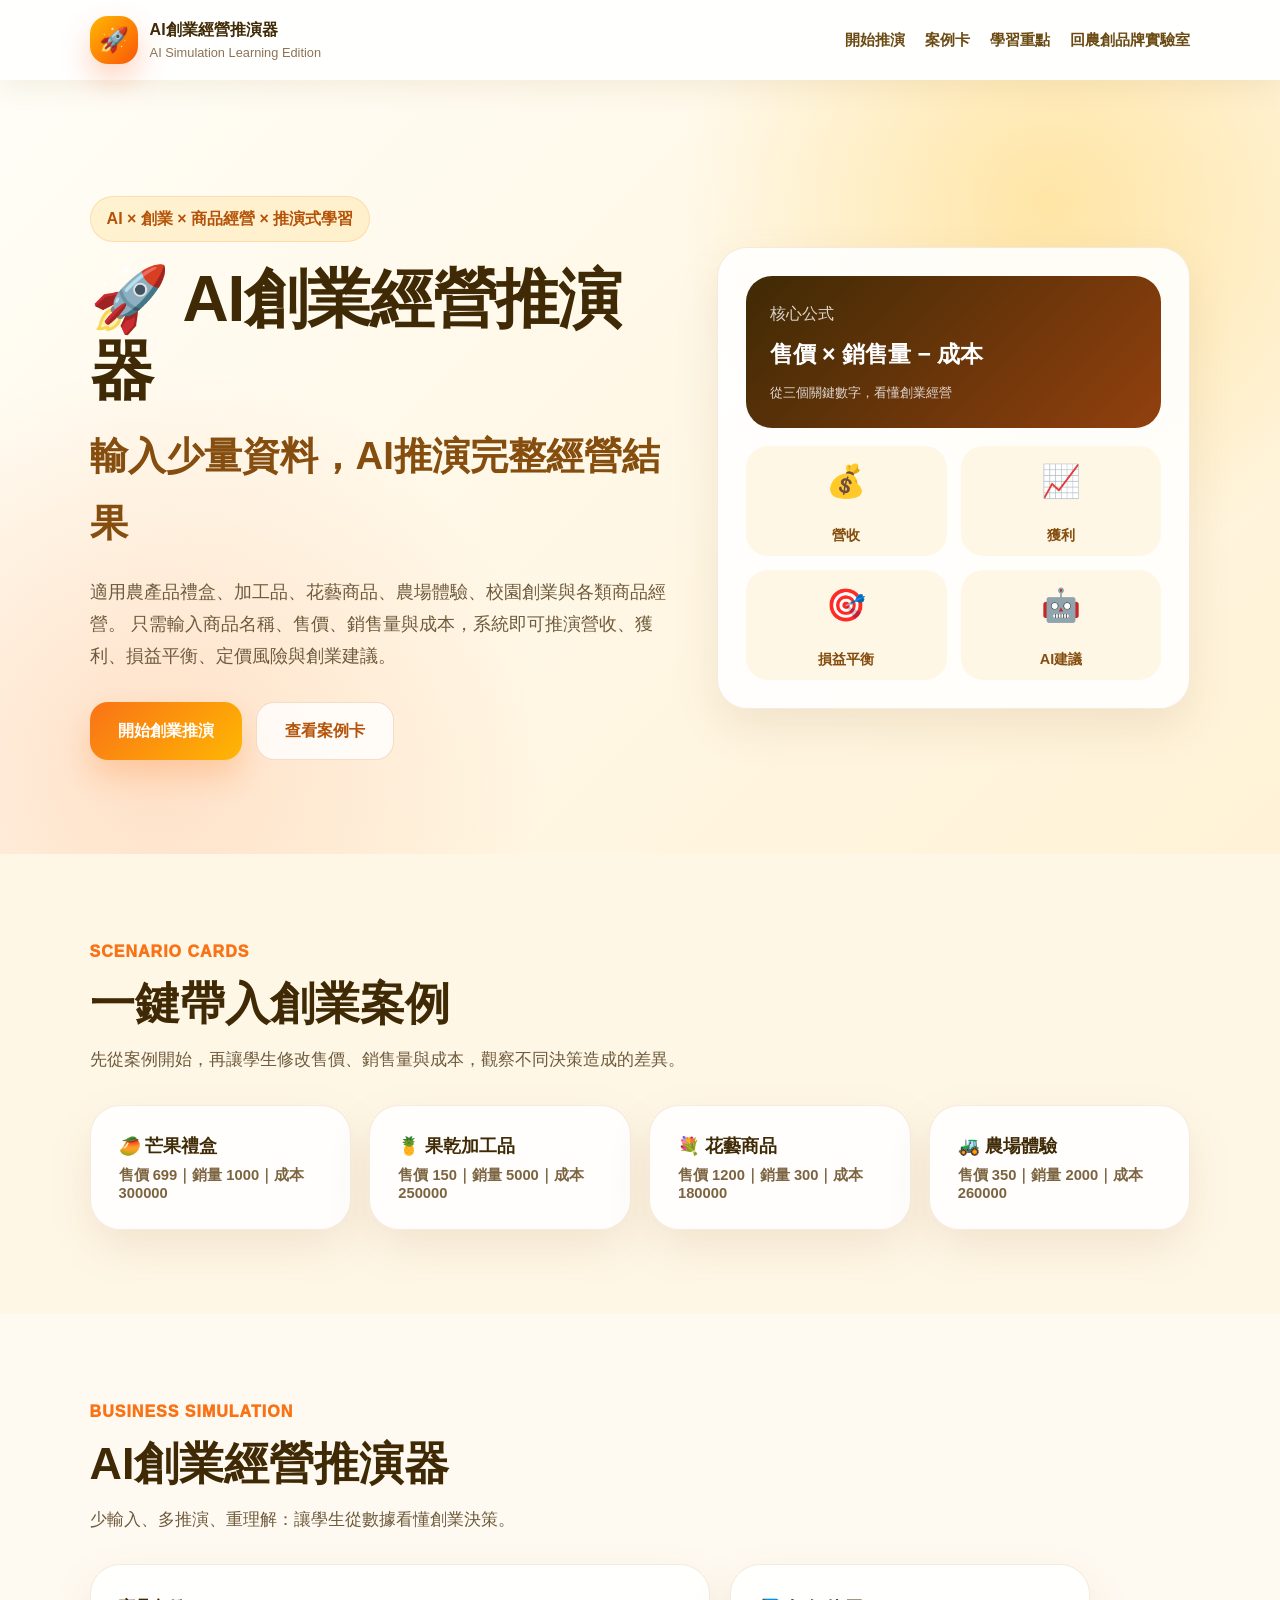
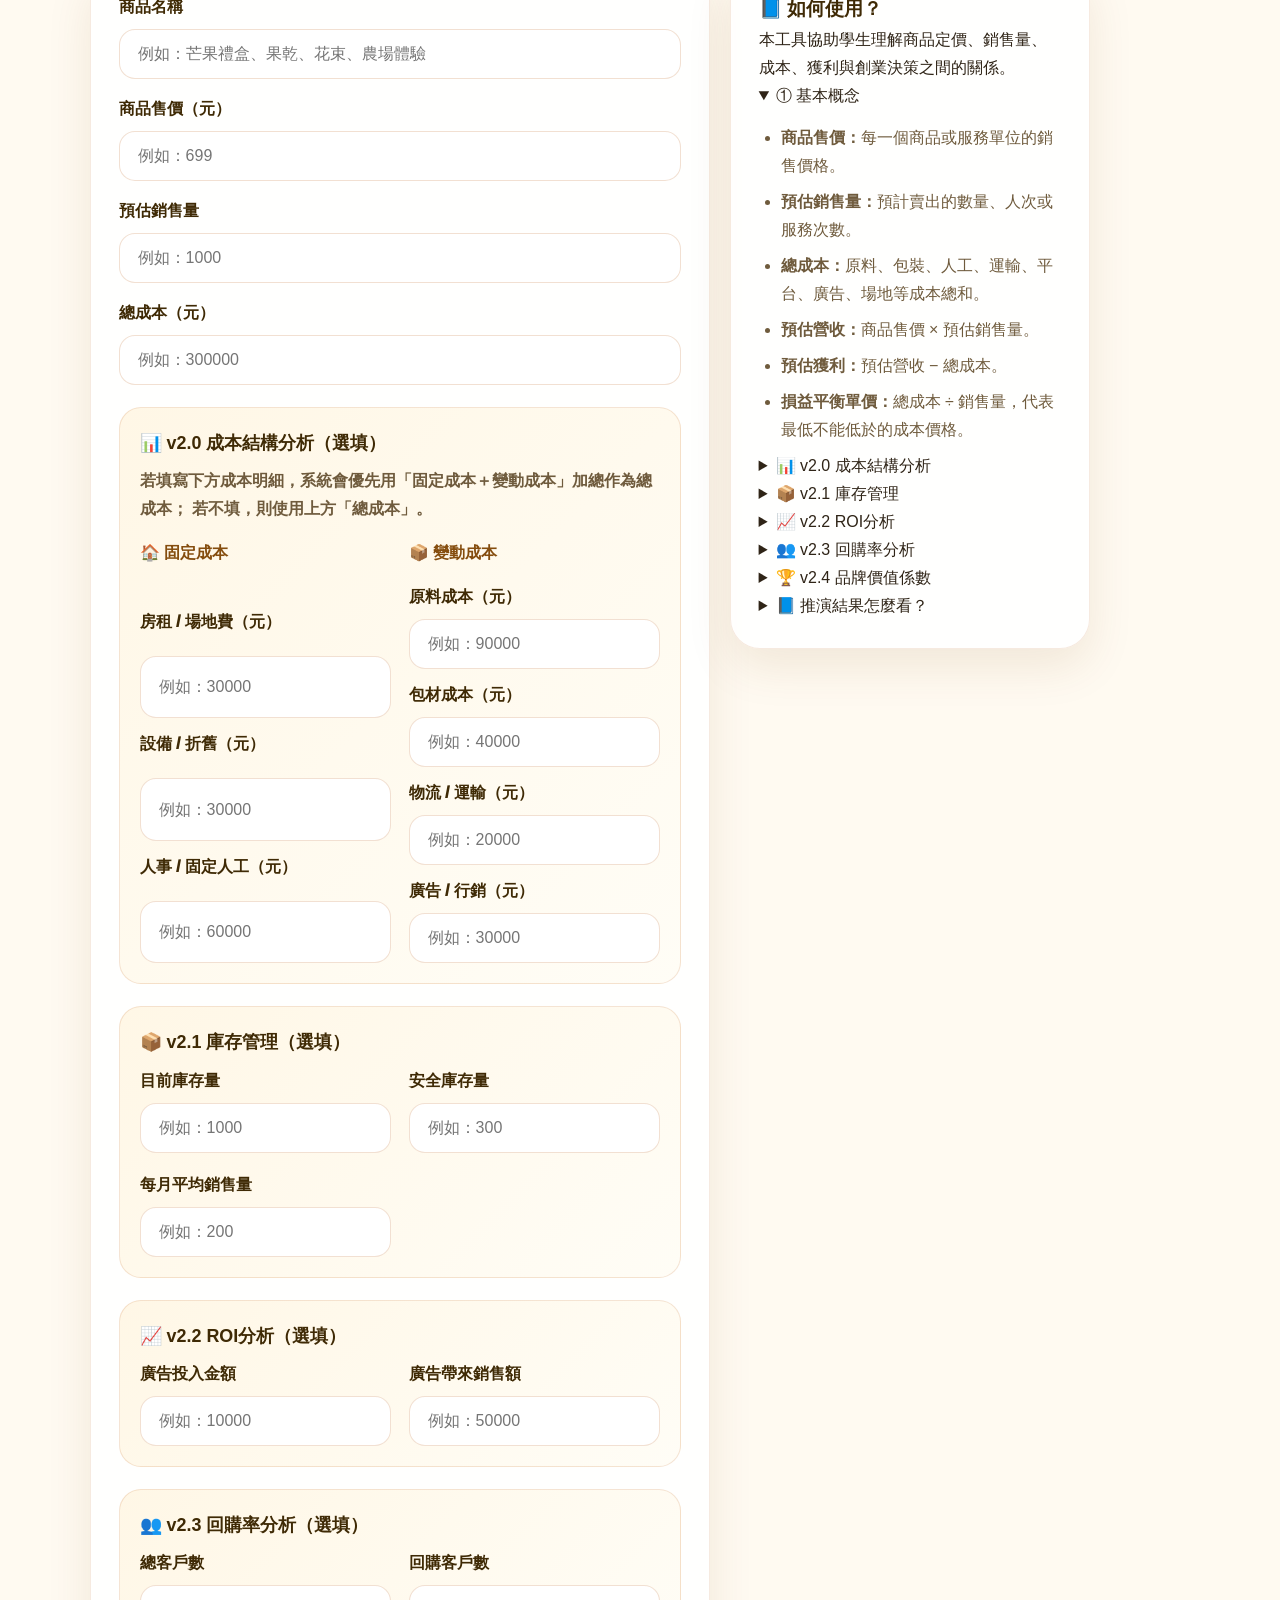
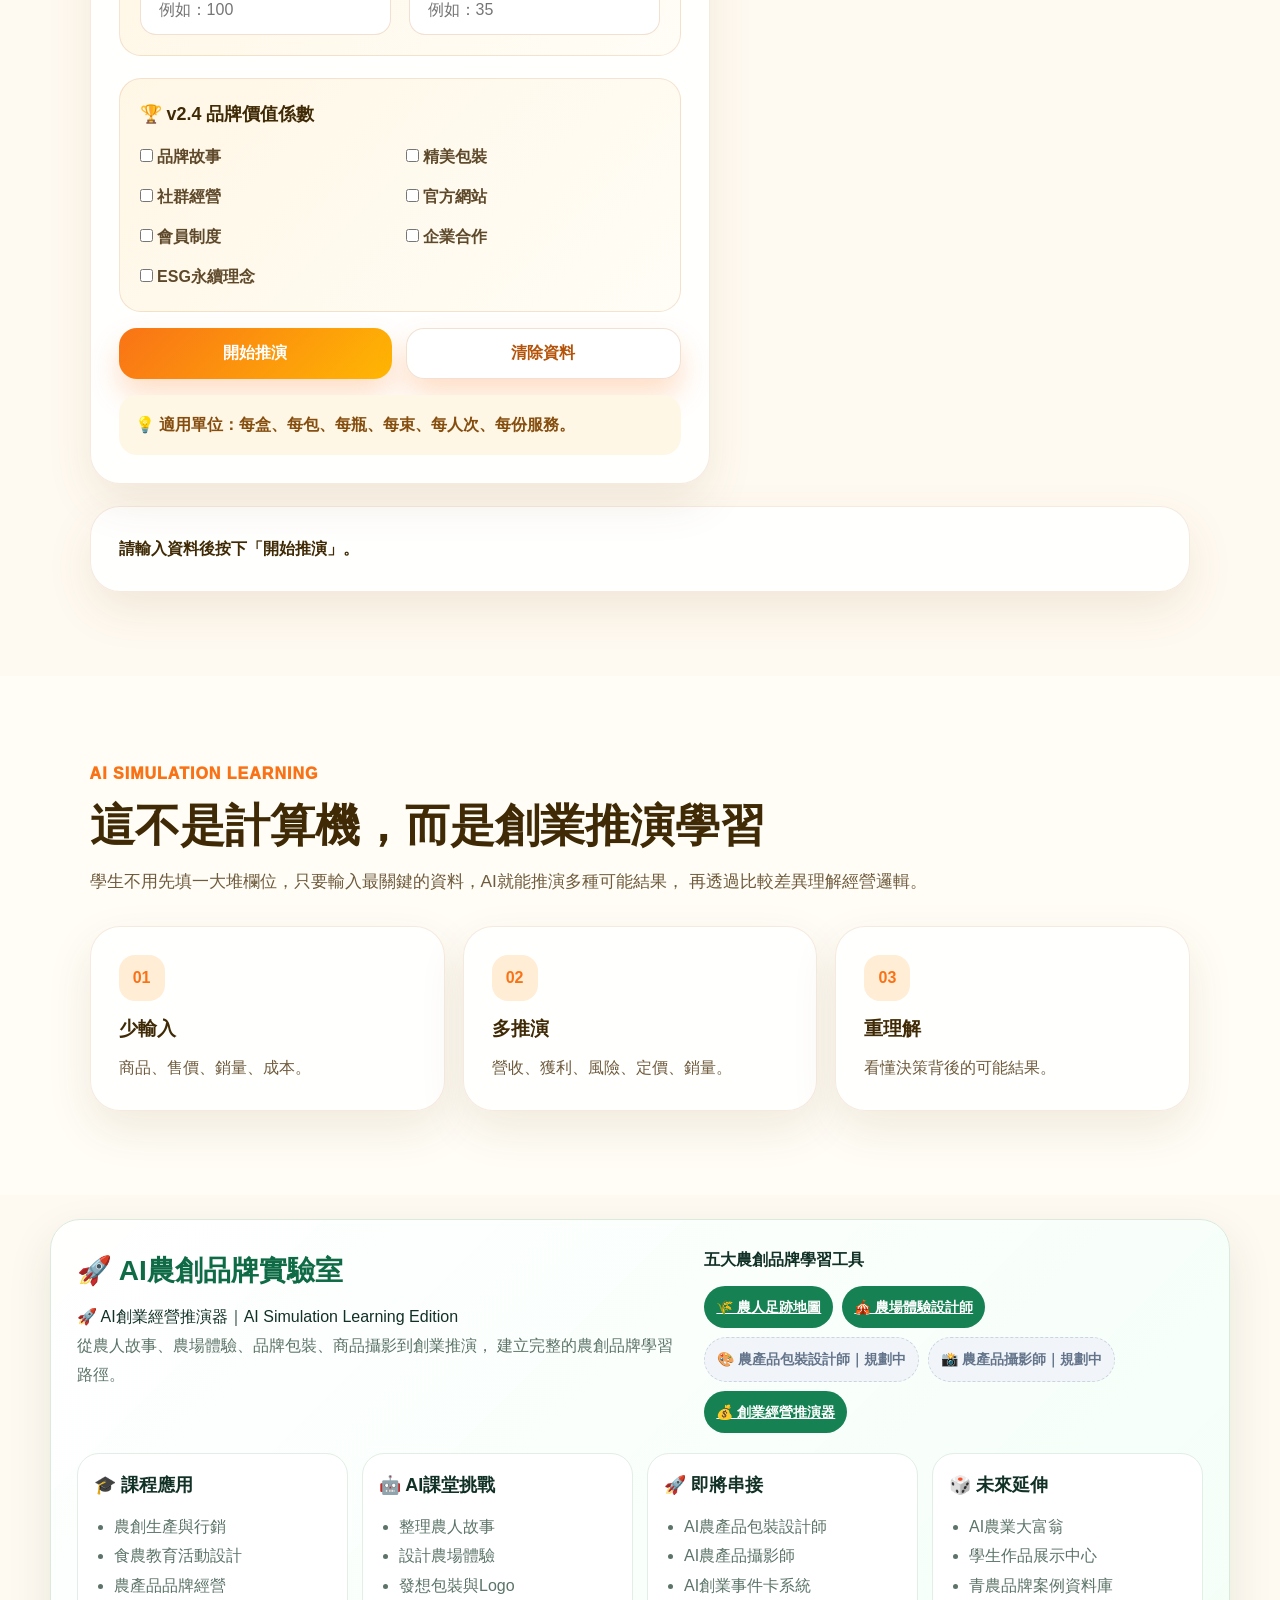
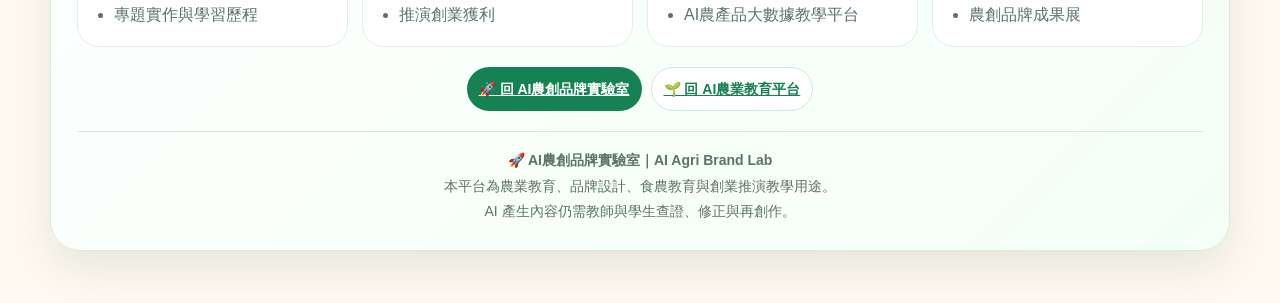
==== commit 01352f46: "Add files via upload" ====
--- a/business-simulator/index.html
+++ b/business-simulator/index.html
@@ -6,7 +6,7 @@
   <title>AI創業經營推演器｜AI Simulation Learning Edition</title>
   <meta name="description" content="AI創業經營推演器，輸入商品名稱、售價、銷售量與成本，AI自動推演營收、獲利、定價風險、銷售風險、損益平衡點與創業建議。" />
   <meta name="keywords" content="AI創業,經營推演器,AI推演式學習,創業模擬,商品經營,農產品創業,品牌經營" />
-  <link rel="stylesheet" href="style.css" />
+  <link rel="stylesheet" href="style.css?v=3.1" />
 </head>
 
 <body>
@@ -372,10 +372,7 @@
     </section>
   </main>
 
-  <footer class="footer">
-    <p>🚀 AI創業經營推演器｜AI Simulation Learning Edition</p>
-    <p>屬於 AI農創品牌實驗室｜AI Agri Brand Lab</p>
-  </footer>
+  
 
    <footer class="site-footer">
   <div class="footer-inner">
@@ -383,8 +380,8 @@
       <div>
         <div class="footer-title">🚀 AI農創品牌實驗室</div>
 
-
-        
+         <p>🚀 AI創業經營推演器｜AI Simulation Learning Edition</p>
+
         <p class="footer-subtitle">
           從農人故事、農場體驗、品牌包裝、商品攝影到創業推演，
           建立完整的農創品牌學習路徑。
--- a/business-simulator/style.css
+++ b/business-simulator/style.css
@@ -1,3 +1,10 @@
+:root{
+  --ink:#123126;
+  --muted:#5b7368;
+  --line:#dbeadd;
+  --shadow:0 18px 45px rgba(18,49,38,.10);
+}
+
 * {
   box-sizing: border-box;
   margin: 0;
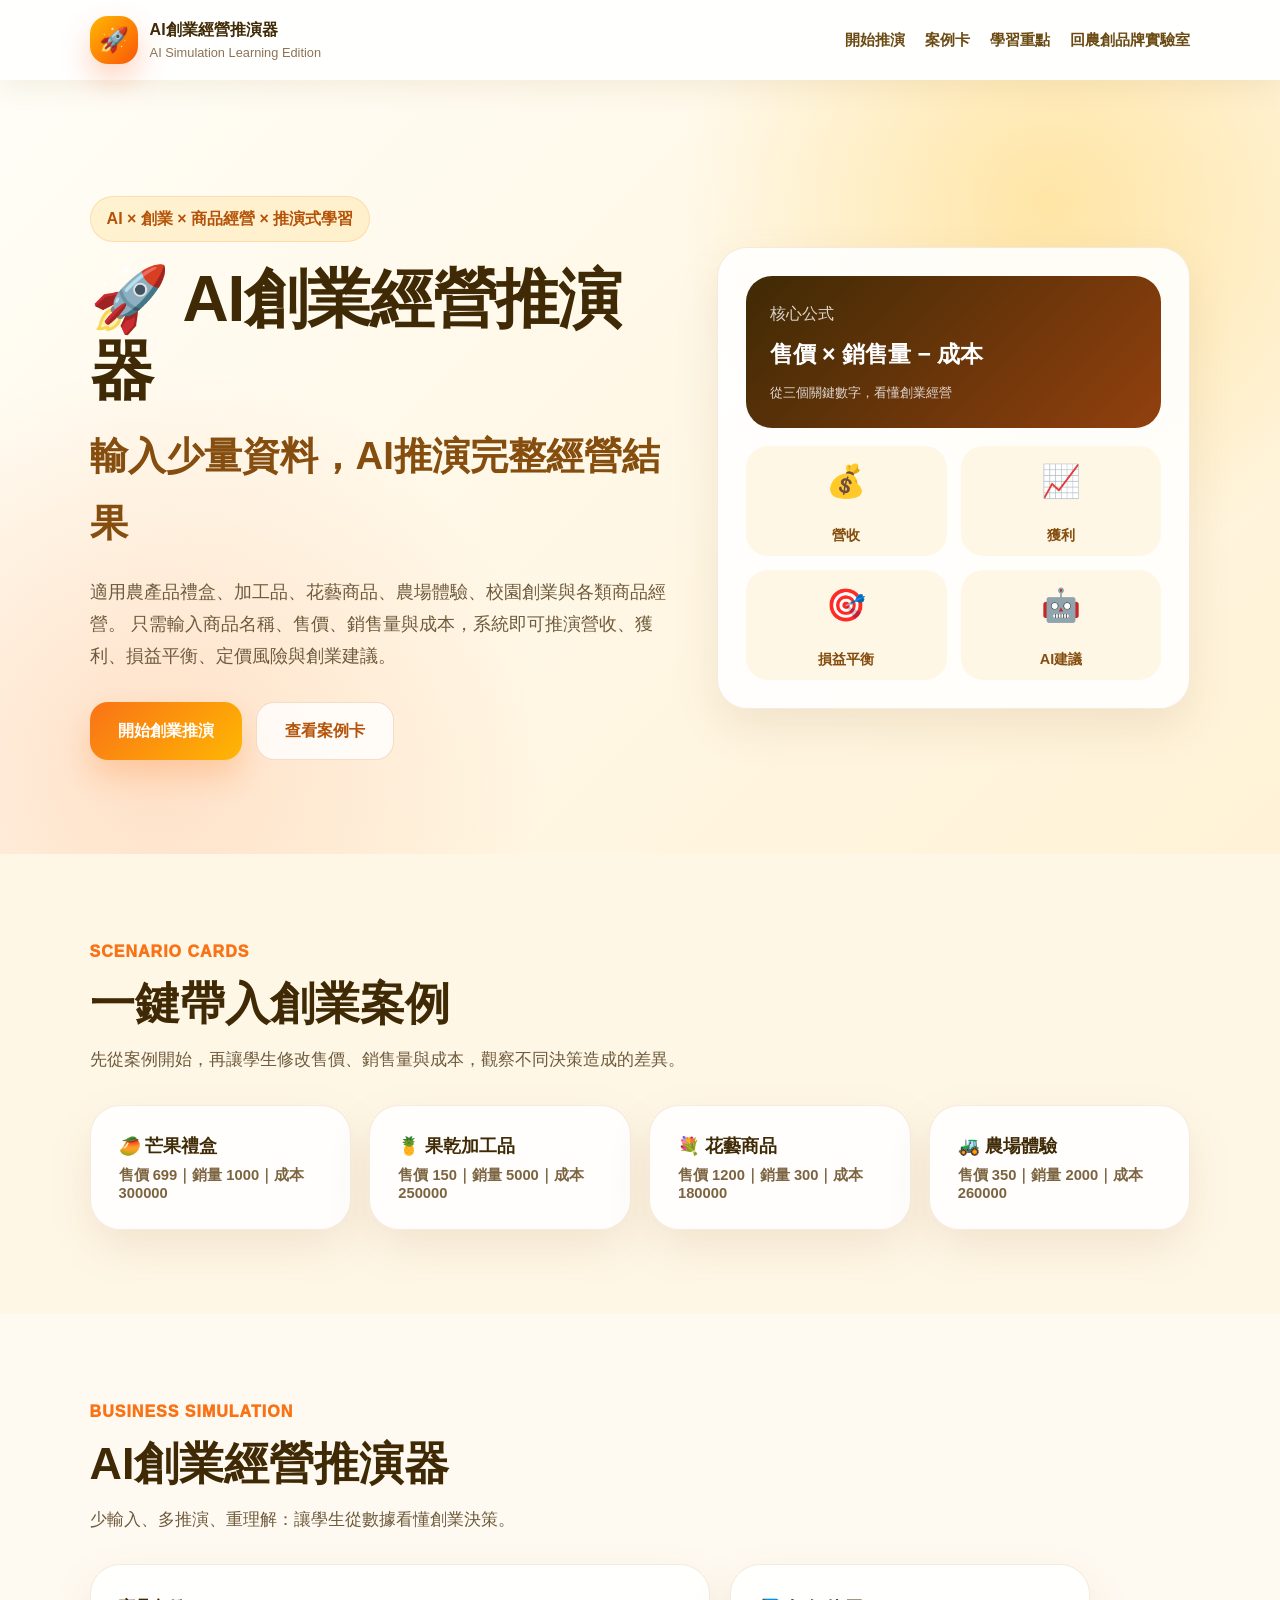
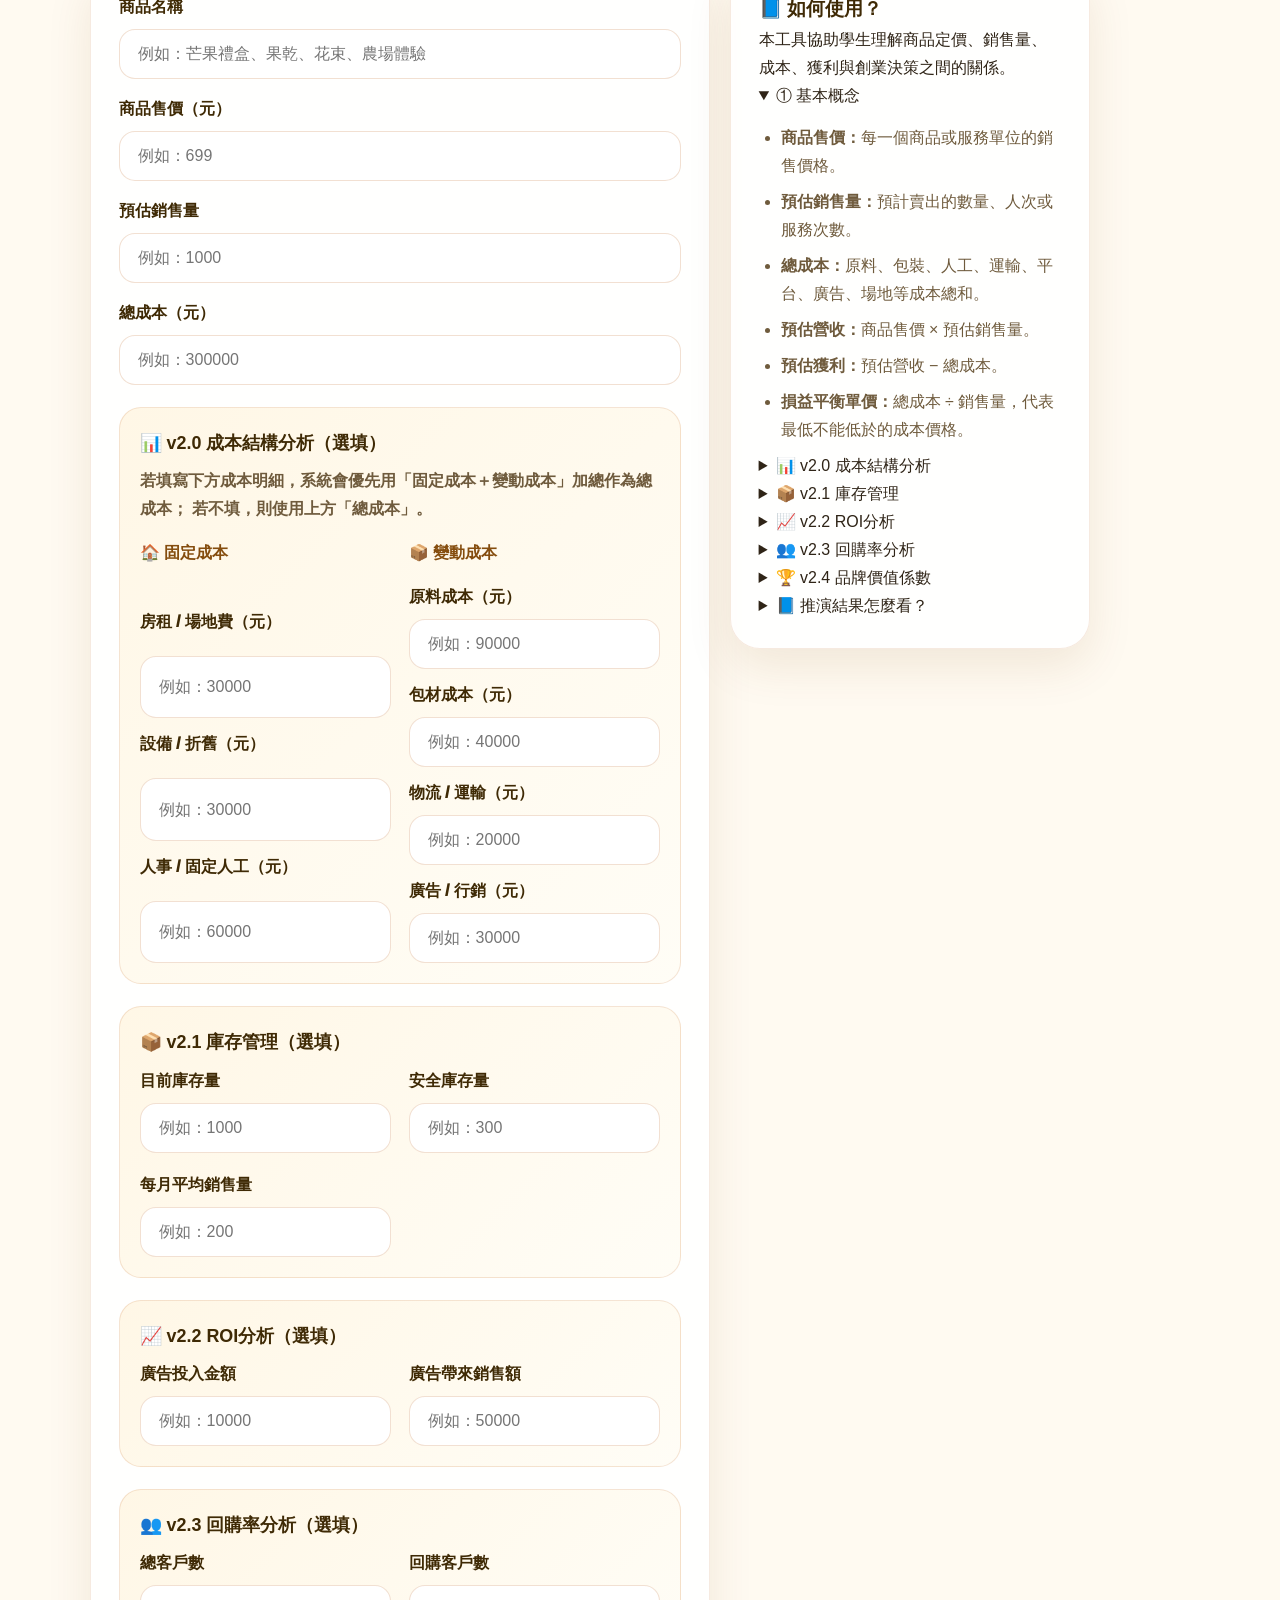
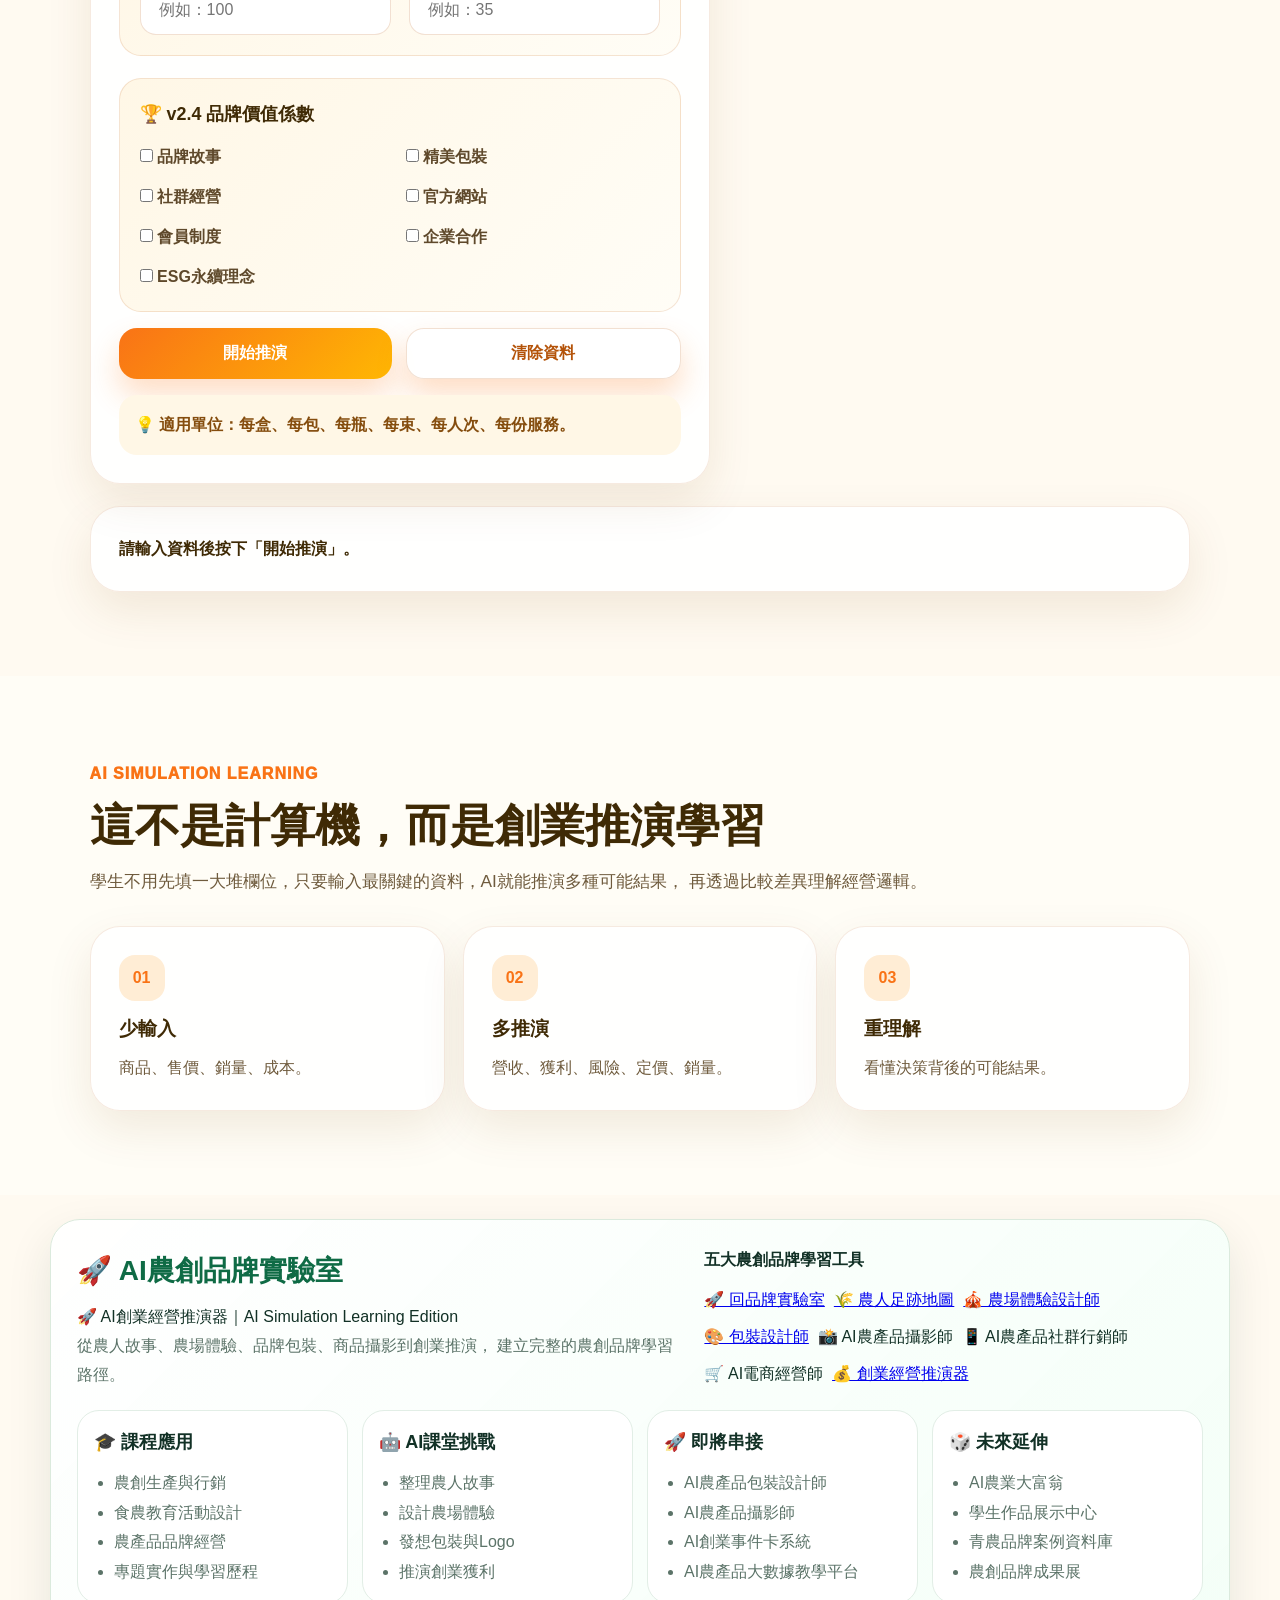
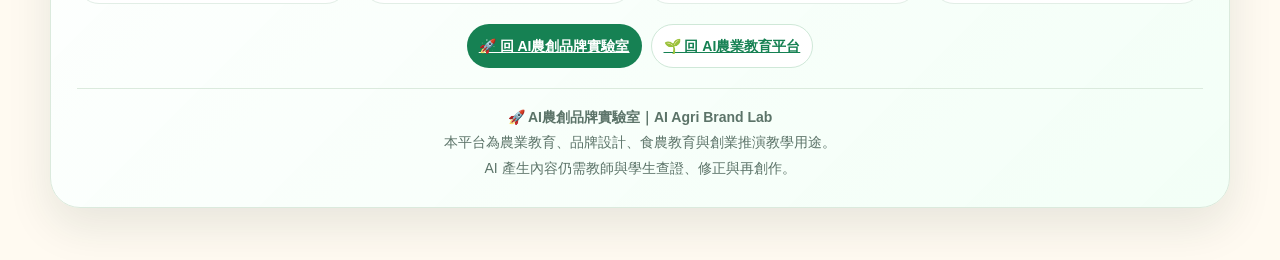
==== commit 06220bc8: "Add files via upload" ====
--- a/business-simulator/index.html
+++ b/business-simulator/index.html
@@ -391,11 +391,15 @@
       <div>
         <strong>五大農創品牌學習工具</strong>
         <div class="footer-links">
-          <a class="footer-link" href="https://r91628120.github.io/ai-agri-brand-lab/map/">🌾 農人足跡地圖</a>
-          <a class="footer-link" href="https://r91628120.github.io/ai-agri-brand-lab/farm-experience/">🎪 農場體驗設計師</a>
-          <span class="footer-link disabled">🎨 農產品包裝設計師｜規劃中</span>
-          <span class="footer-link disabled">📸 農產品攝影師｜規劃中</span>
-          <a class="footer-link" href="https://r91628120.github.io/ai-agri-brand-lab/business-simulator/">💰 創業經營推演器</a>
+          <a href="../index.html">🚀 回品牌實驗室</a>
+          <a href="../map/">🌾 農人足跡地圖</a>
+          <a href="../farm-experience/">🎪 農場體驗設計師</a>
+          <a href="../packaging-designer/">🎨 包裝設計師</a>
+          <a class="../product-photographer/">📸 AI農產品攝影師</a>
+          <a class="../social-media-marketer/">📱 AI農產品社群行銷師</a>
+          <a class="../ecommerce-manager/">🛒 AI電商經營師</a> 
+          <a href="../business-simulator/">💰 創業經營推演器</a>
+      
         </div>
       </div>
     </div>
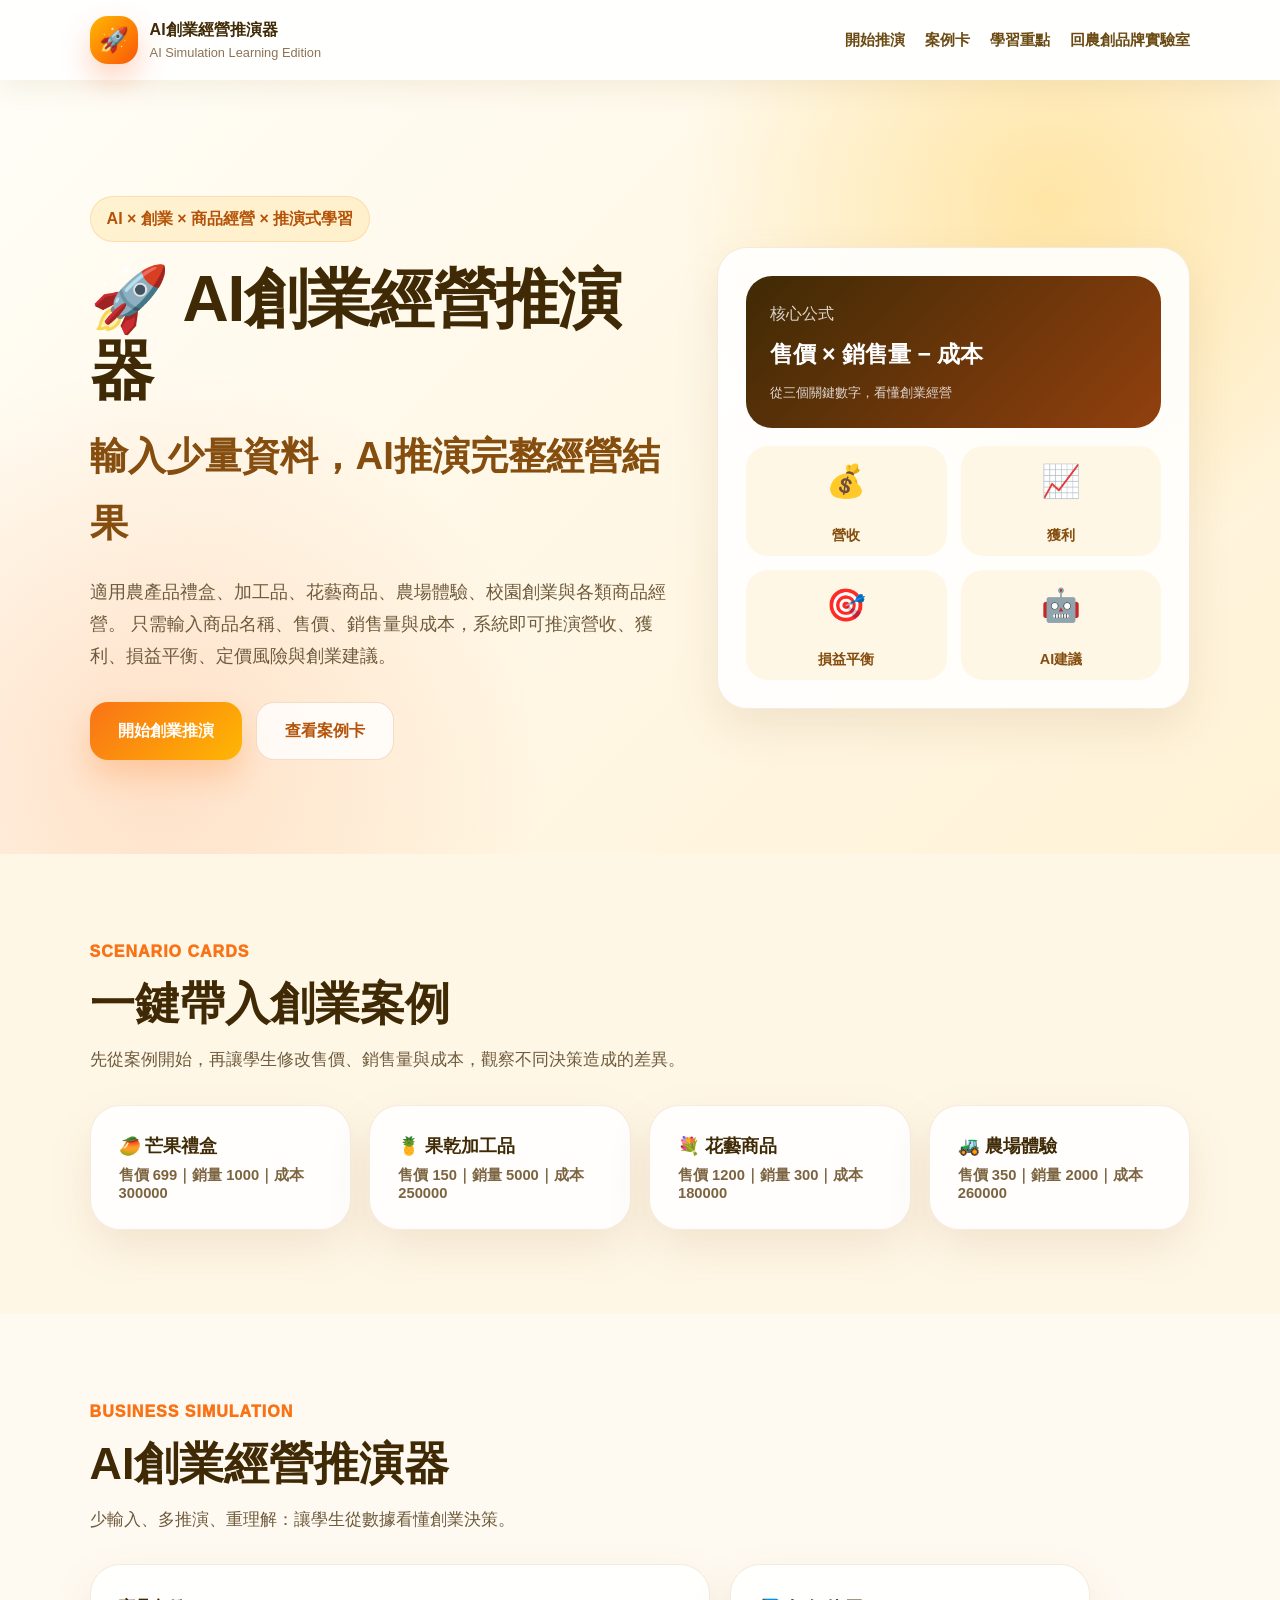
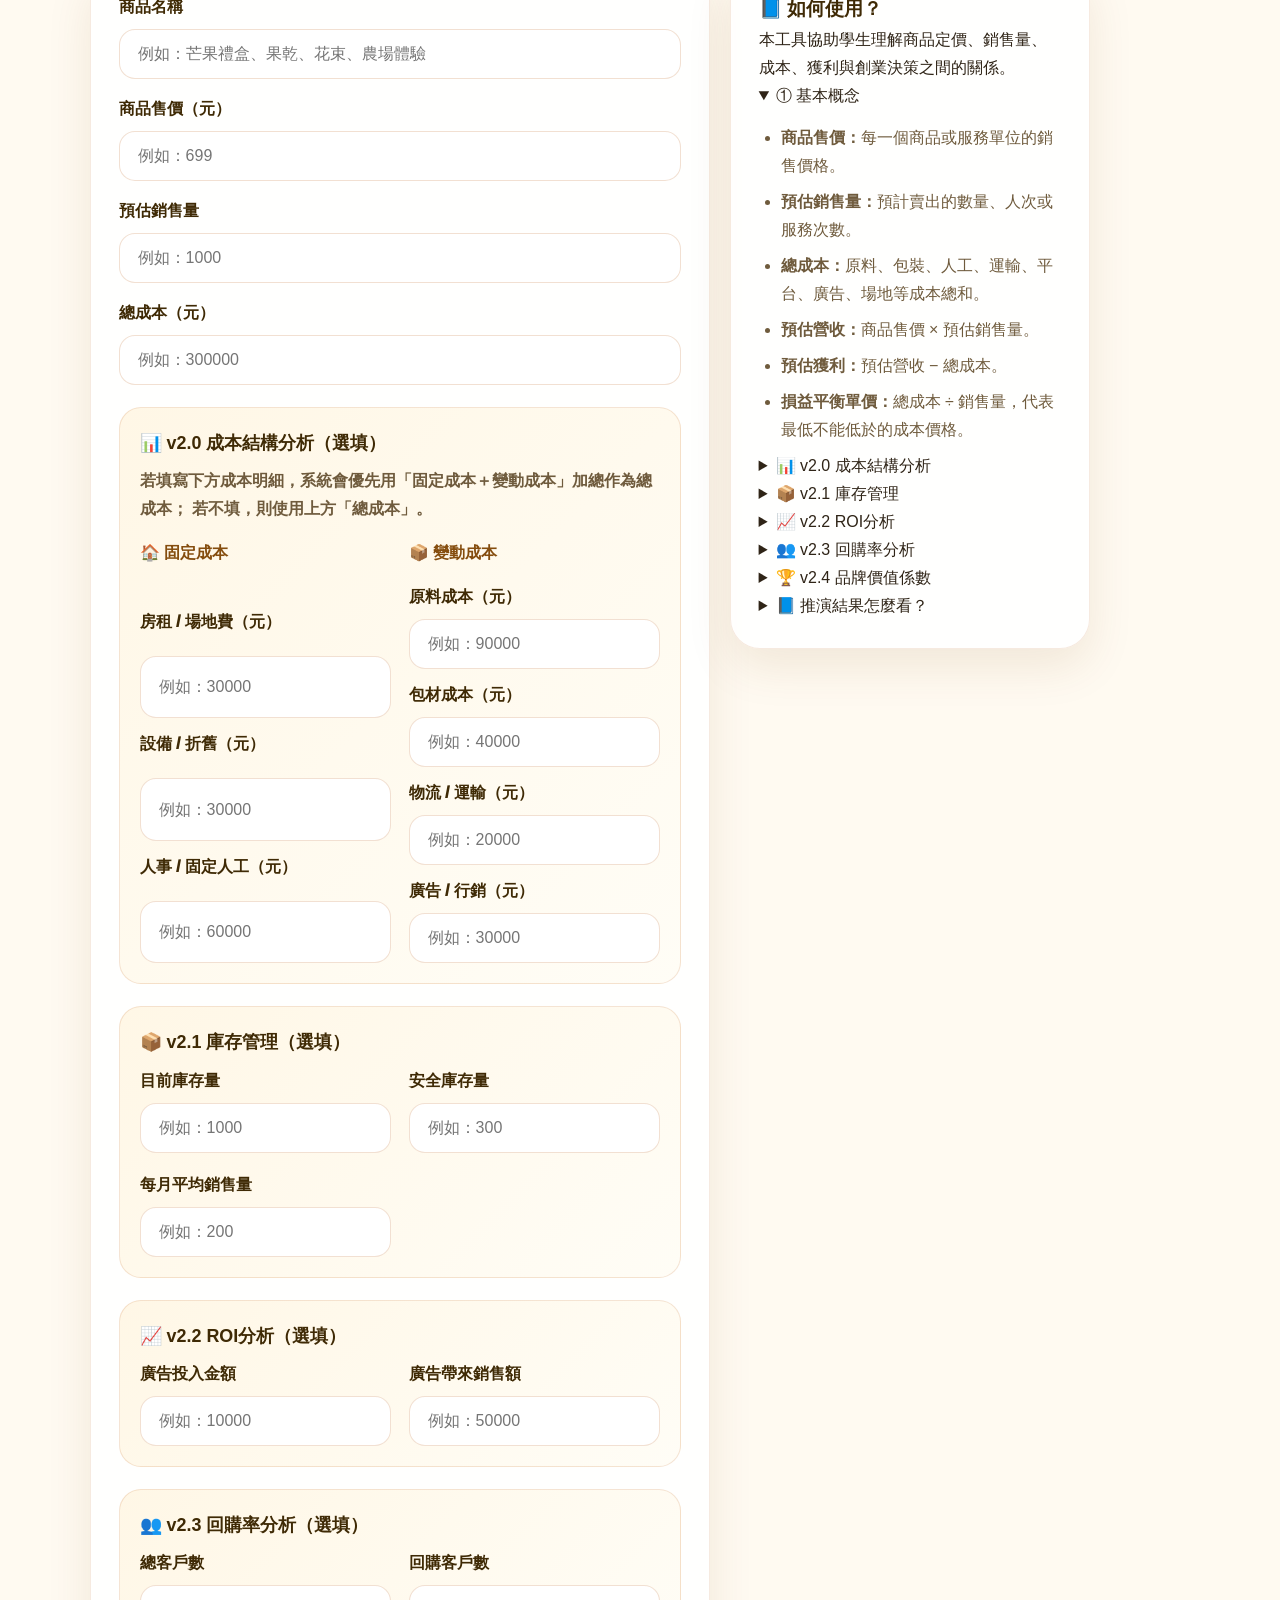
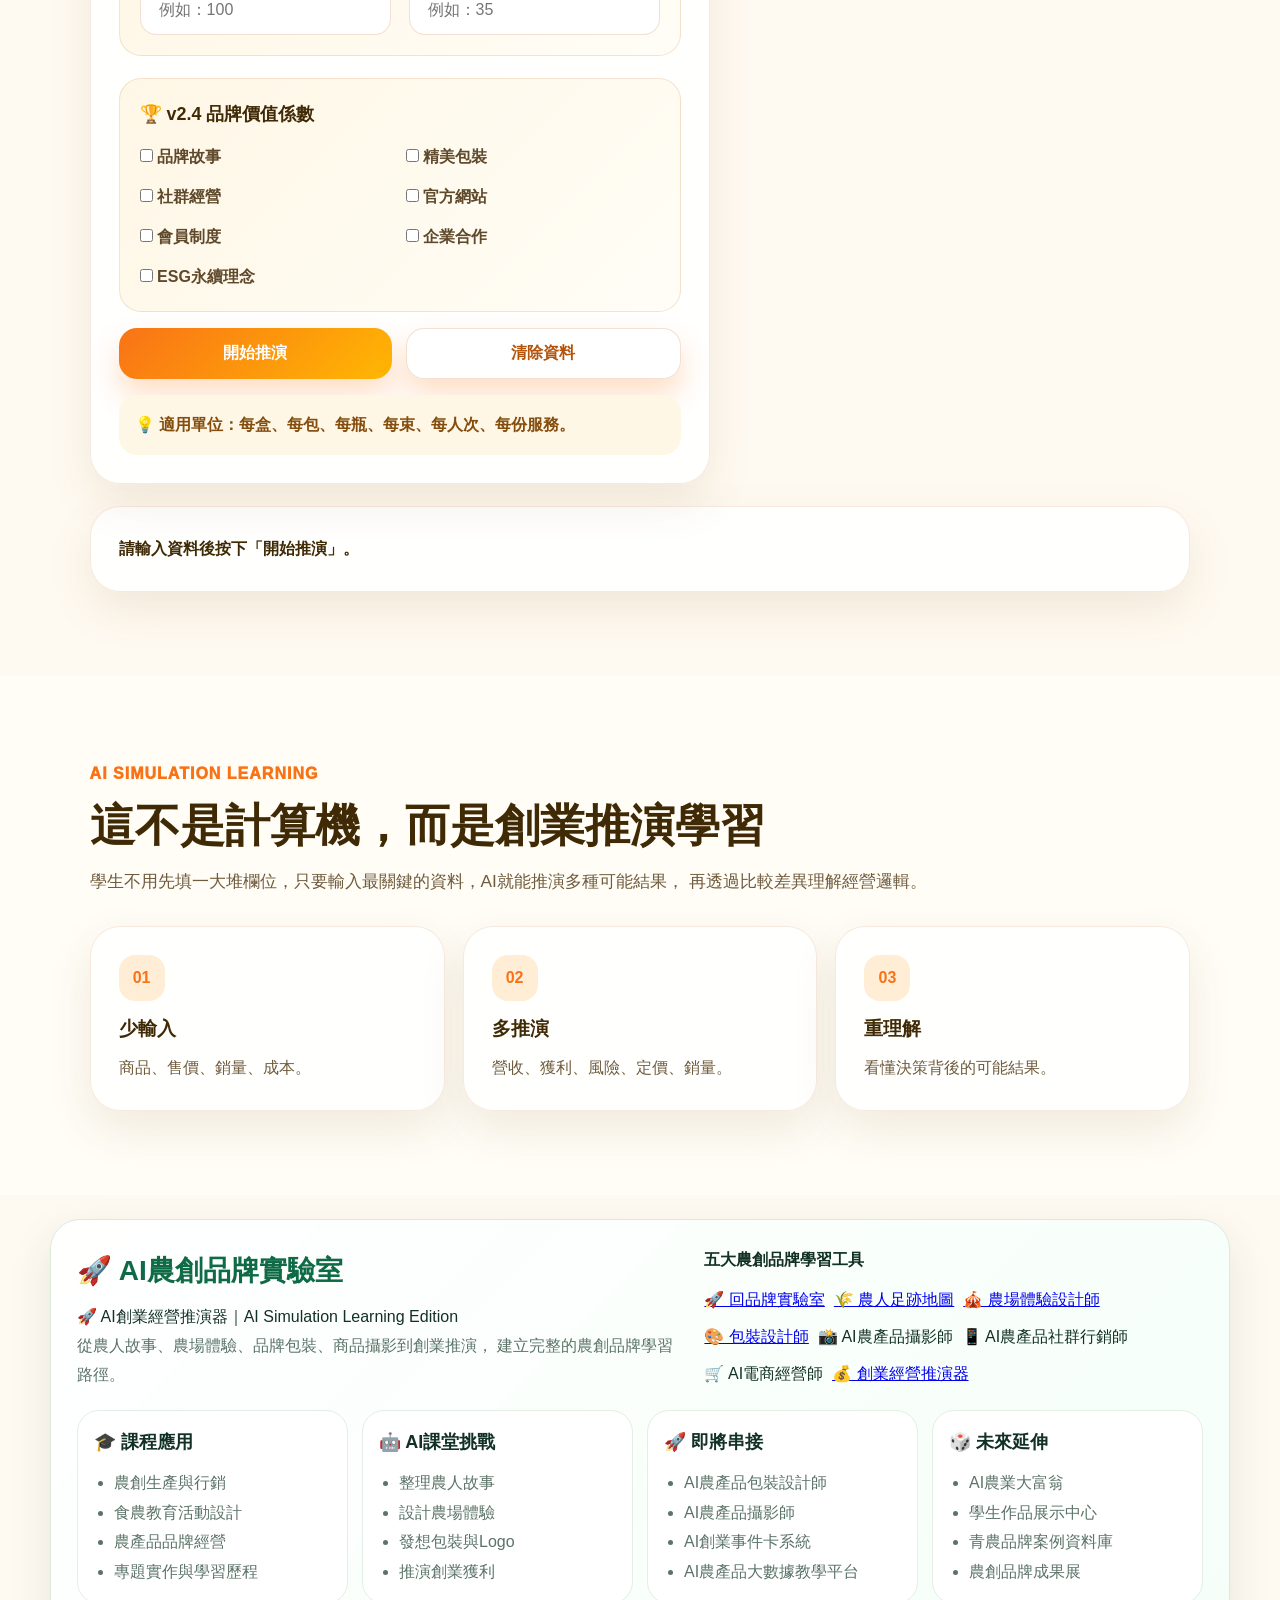
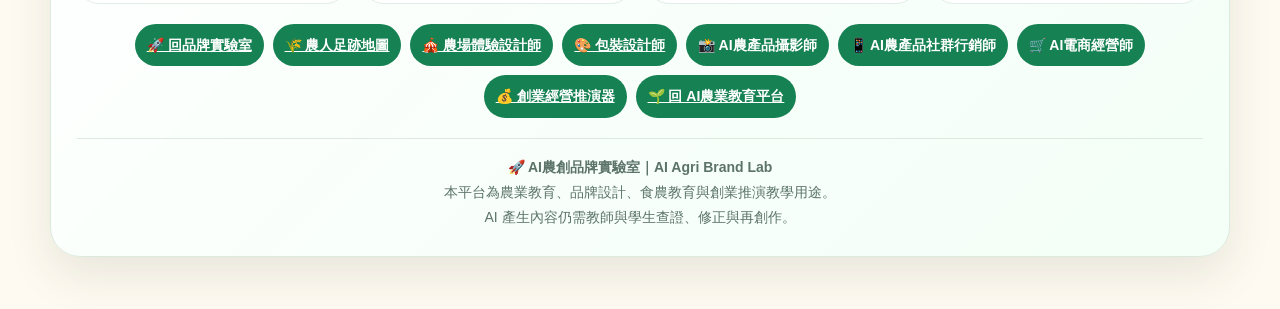
==== commit d5746b33: "Add files via upload" ====
--- a/business-simulator/index.html
+++ b/business-simulator/index.html
@@ -447,8 +447,15 @@
     </div>
 
     <div class="footer-links" style="justify-content:center;margin-top:20px;">
-      <a class="footer-link" href="https://r91628120.github.io/ai-agri-brand-lab/">🚀 回 AI農創品牌實驗室</a>
-      <a class="footer-link secondary" href="https://r91628120.github.io/ai-agri-education/#home">🌱 回 AI農業教育平台</a>
+      <a class="footer-link" href="../index.html">🚀 回品牌實驗室</a>
+      <a class="footer-link" href="../map/">🌾 農人足跡地圖</a>
+      <a class="footer-link" href="../farm-experience/">🎪 農場體驗設計師</a>
+      <a class="footer-link" href="../packaging-designer/">🎨 包裝設計師</a>
+      <a class="footer-link" class="../product-photographer/">📸 AI農產品攝影師</a>
+      <a class="footer-link" class="../social-media-marketer/">📱 AI農產品社群行銷師</a>
+      <a class="footer-link" class="../ecommerce-manager/">🛒 AI電商經營師</a> 
+      <a class="footer-link" href="../business-simulator/">💰 創業經營推演器</a>
+      <a class="footer-link" href="https://r91628120.github.io/ai-agri-education/#home">🌱 回 AI農業教育平台</a>
     </div>
 
     <div class="footer-note">
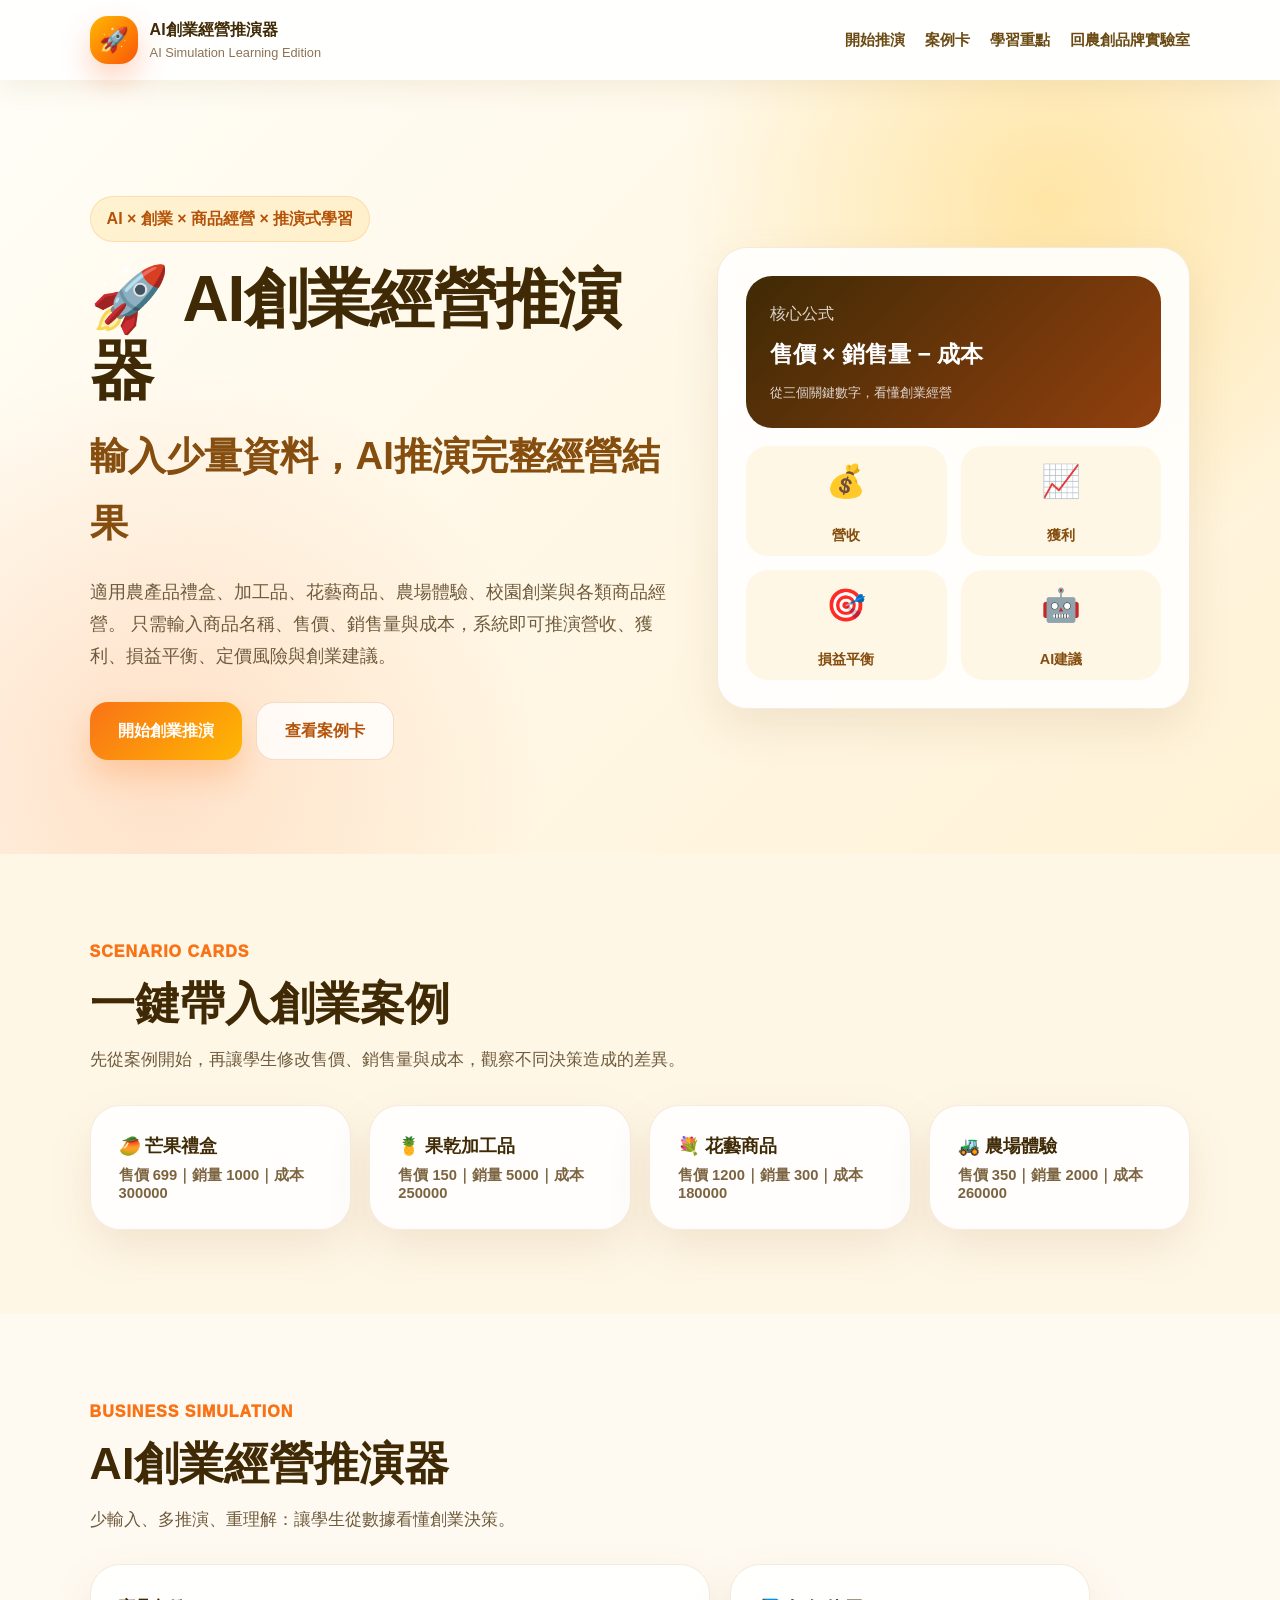
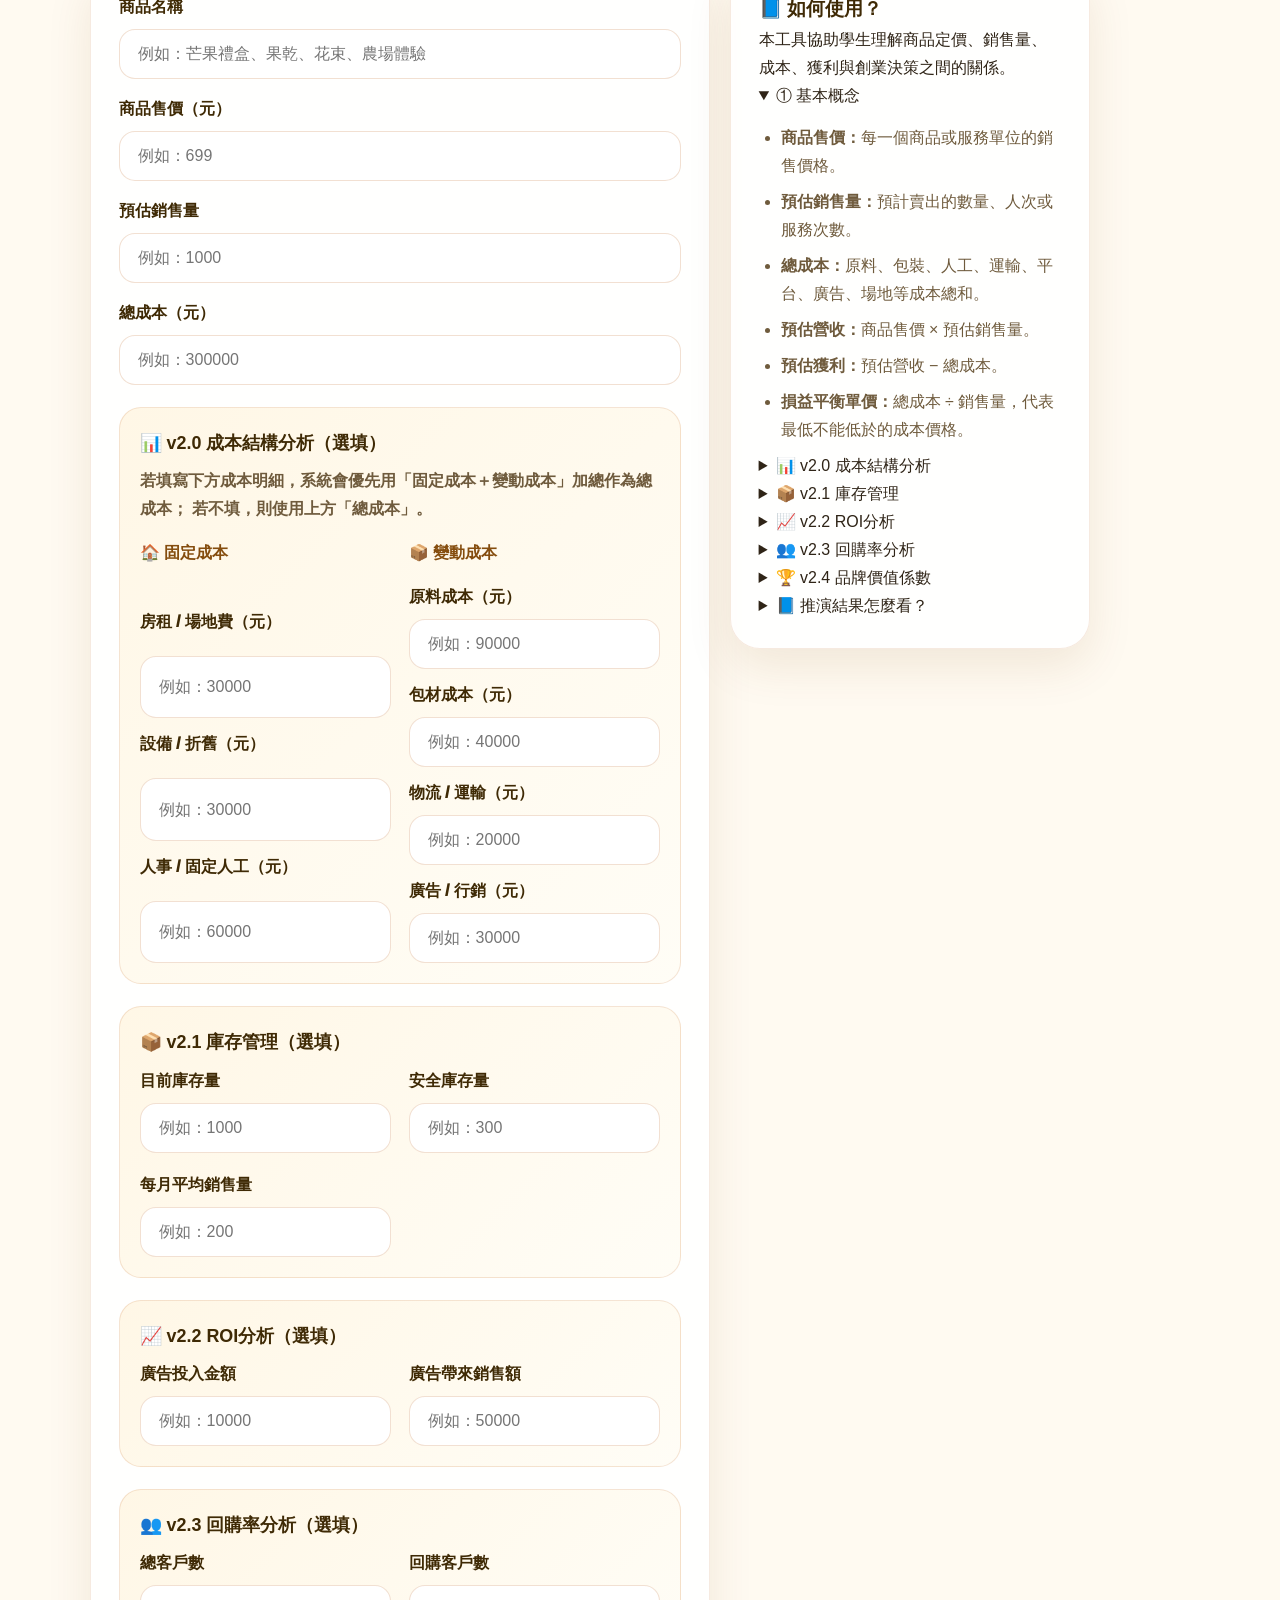
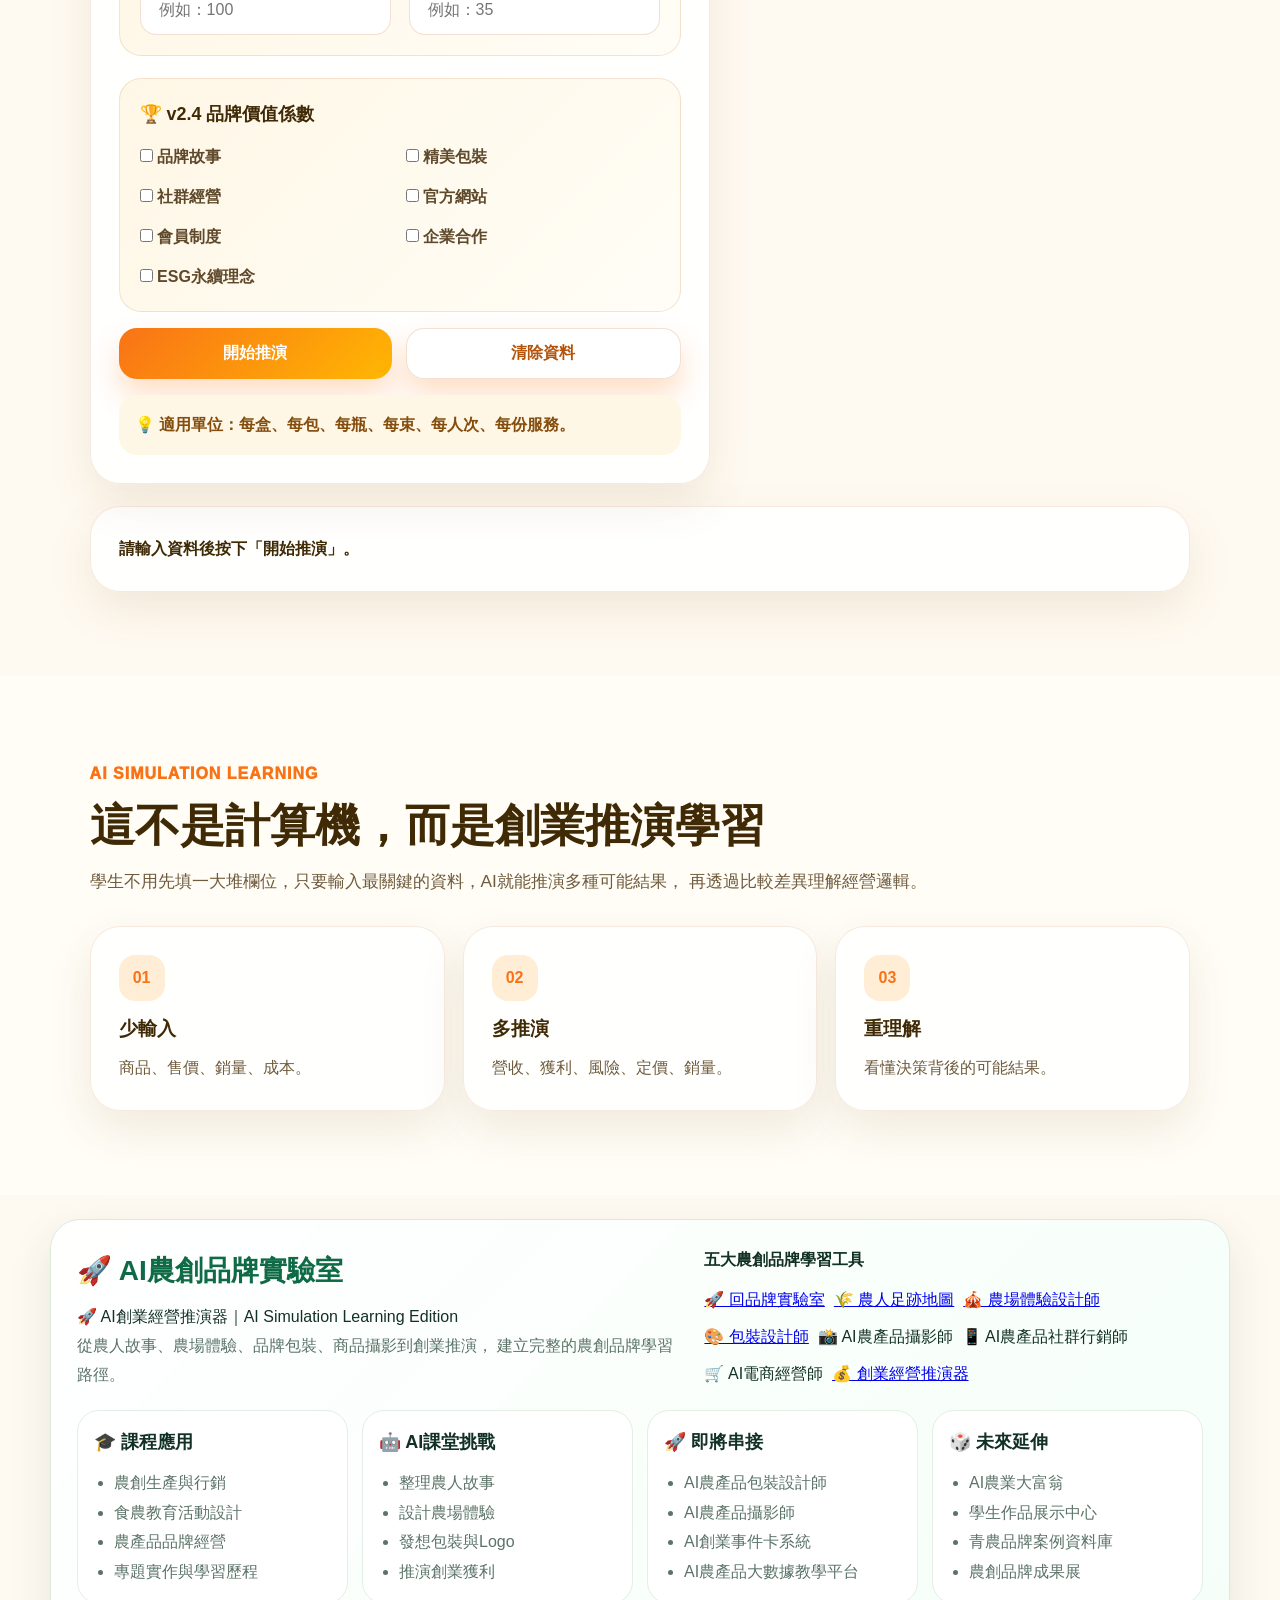
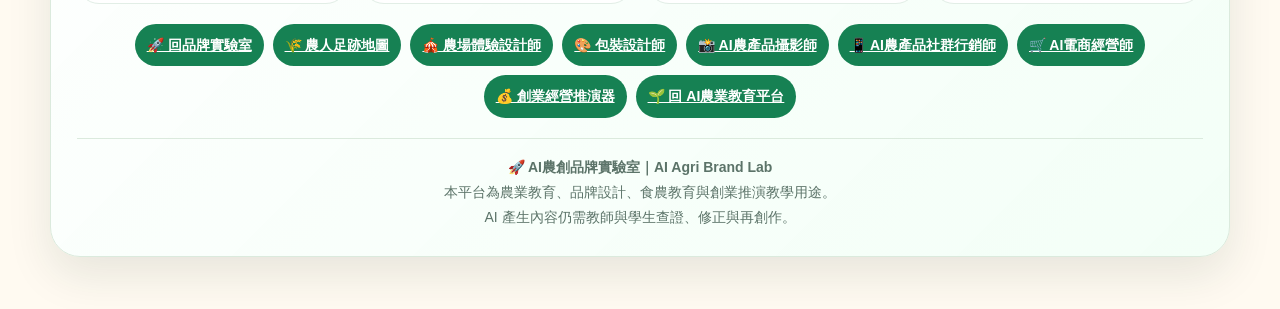
==== commit cdc7cae9: "Add files via upload" ====
--- a/business-simulator/index.html
+++ b/business-simulator/index.html
@@ -451,9 +451,9 @@
       <a class="footer-link" href="../map/">🌾 農人足跡地圖</a>
       <a class="footer-link" href="../farm-experience/">🎪 農場體驗設計師</a>
       <a class="footer-link" href="../packaging-designer/">🎨 包裝設計師</a>
-      <a class="footer-link" class="../product-photographer/">📸 AI農產品攝影師</a>
-      <a class="footer-link" class="../social-media-marketer/">📱 AI農產品社群行銷師</a>
-      <a class="footer-link" class="../ecommerce-manager/">🛒 AI電商經營師</a> 
+      <a class="footer-link" href="../product-photographer/">📸 AI農產品攝影師</a>
+      <a class="footer-link" href="../social-media-marketer/">📱 AI農產品社群行銷師</a>
+      <a class="footer-link" href="../ecommerce-manager/">🛒 AI電商經營師</a> 
       <a class="footer-link" href="../business-simulator/">💰 創業經營推演器</a>
       <a class="footer-link" href="https://r91628120.github.io/ai-agri-education/#home">🌱 回 AI農業教育平台</a>
     </div>
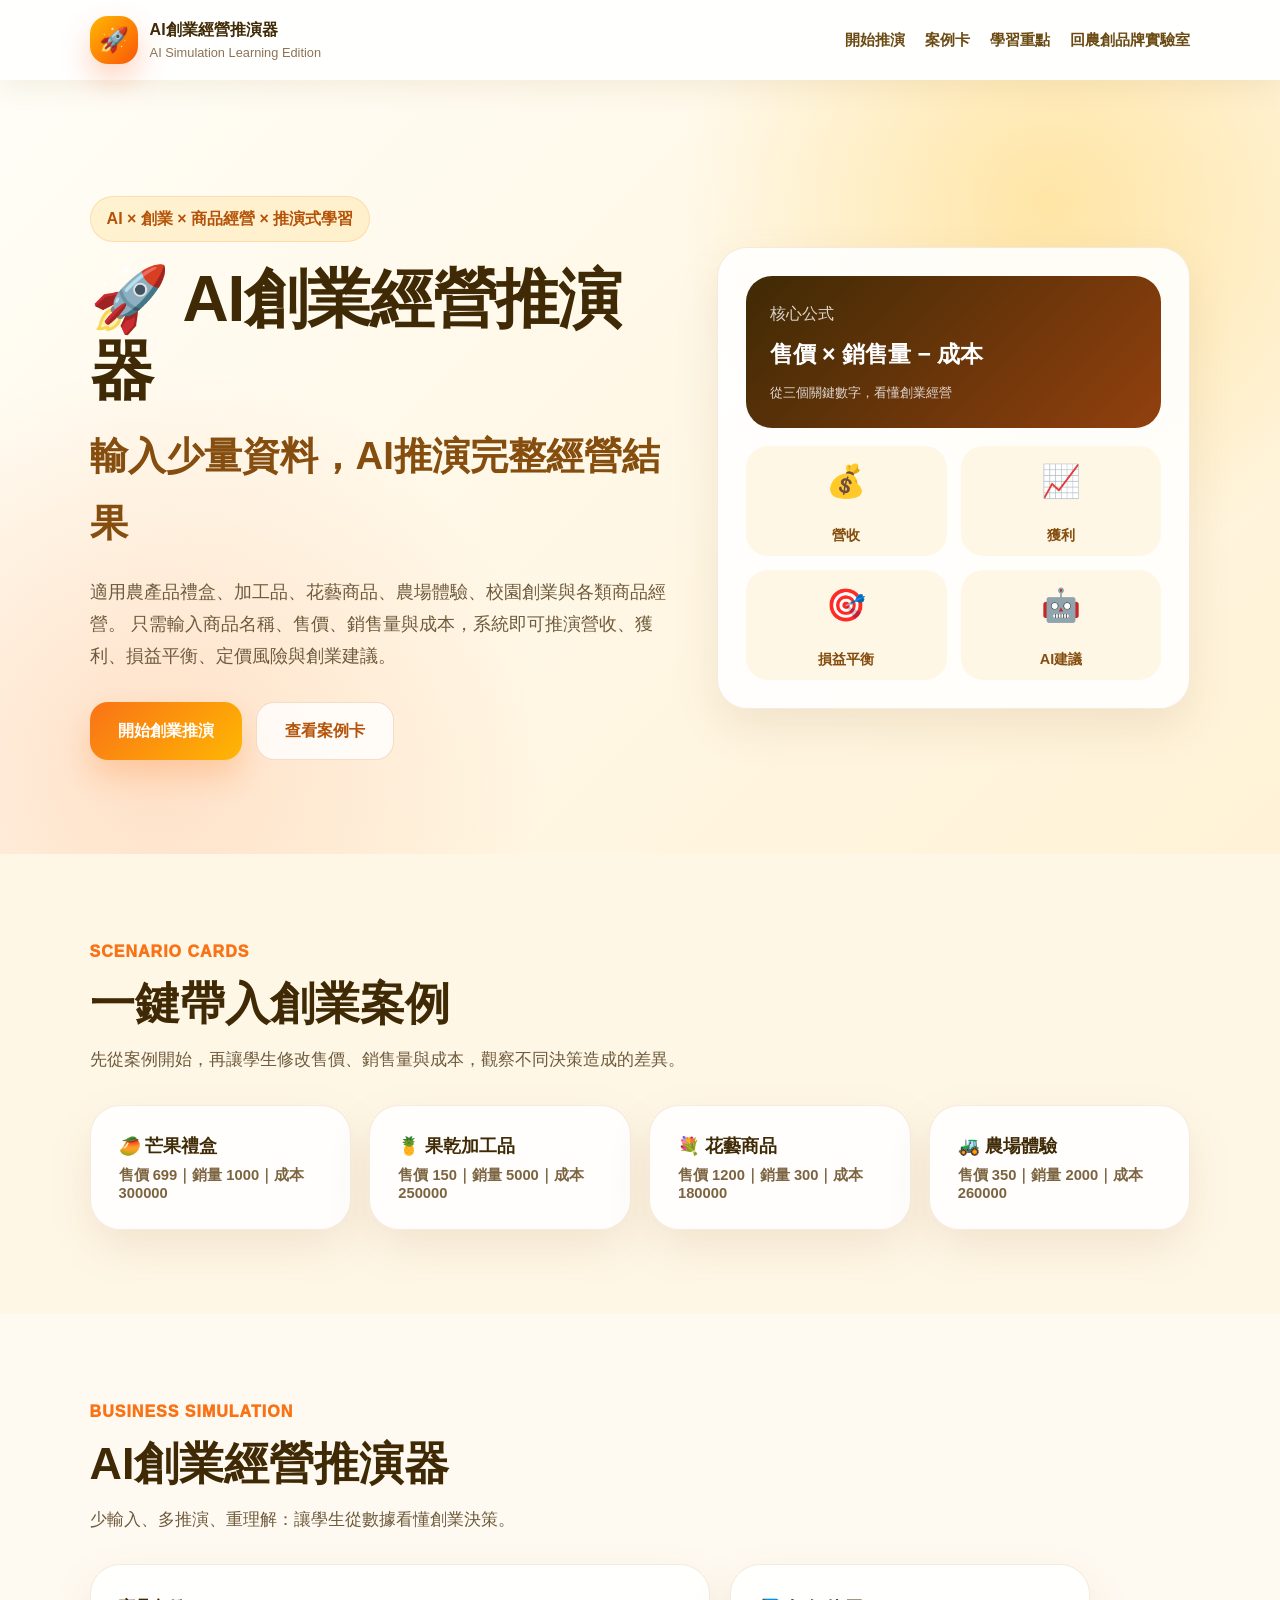
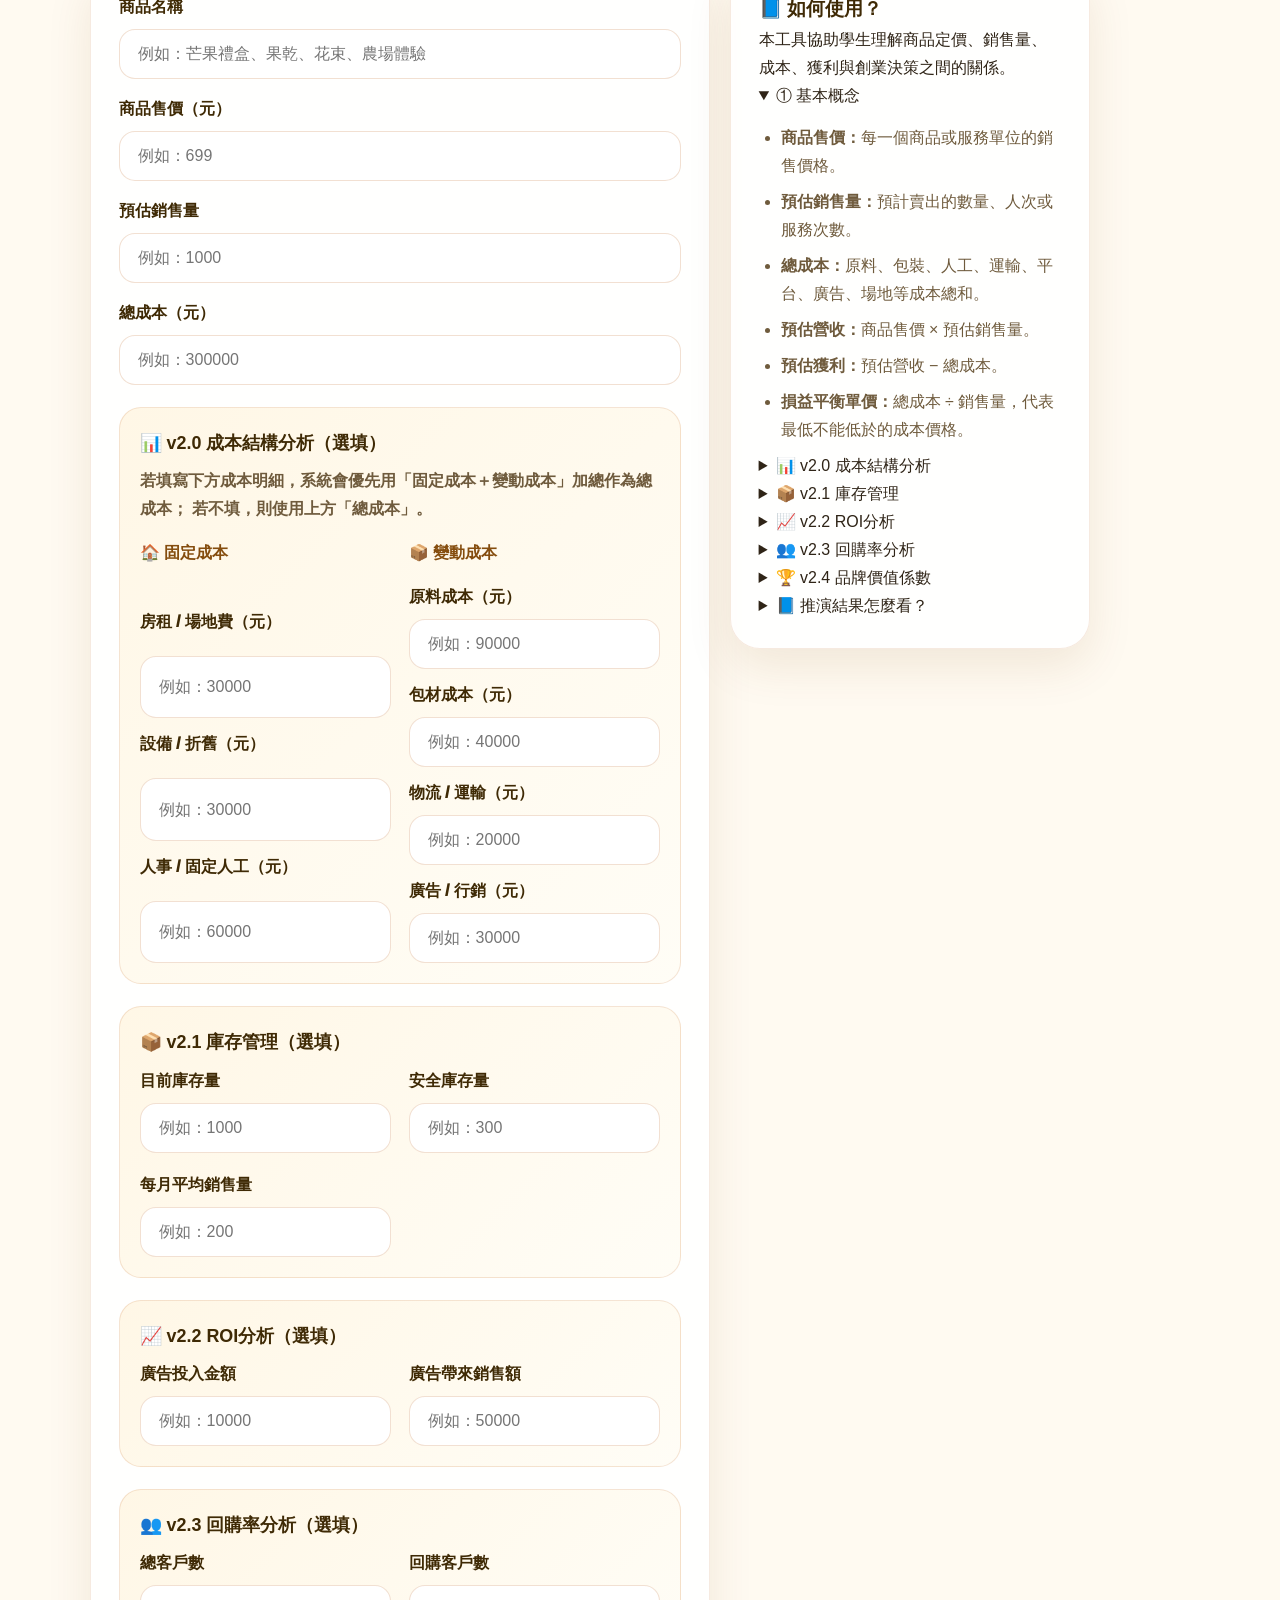
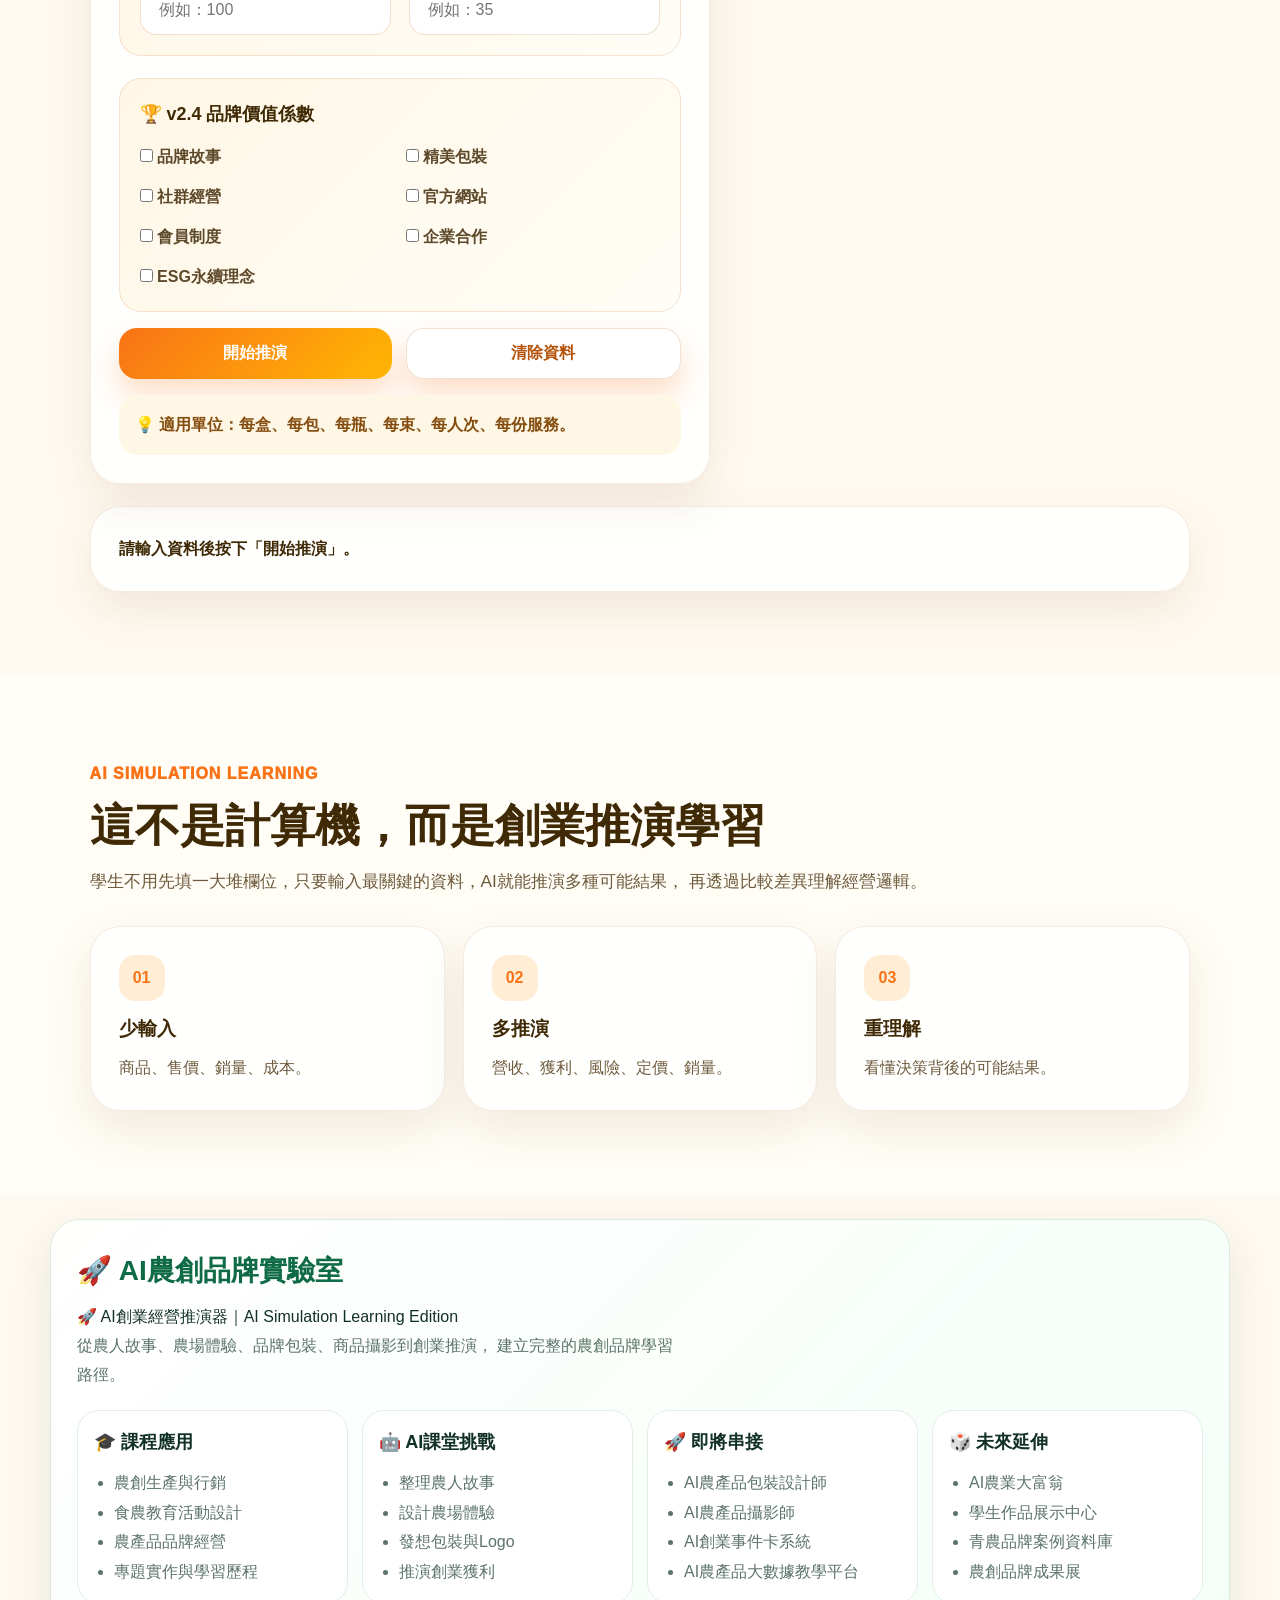
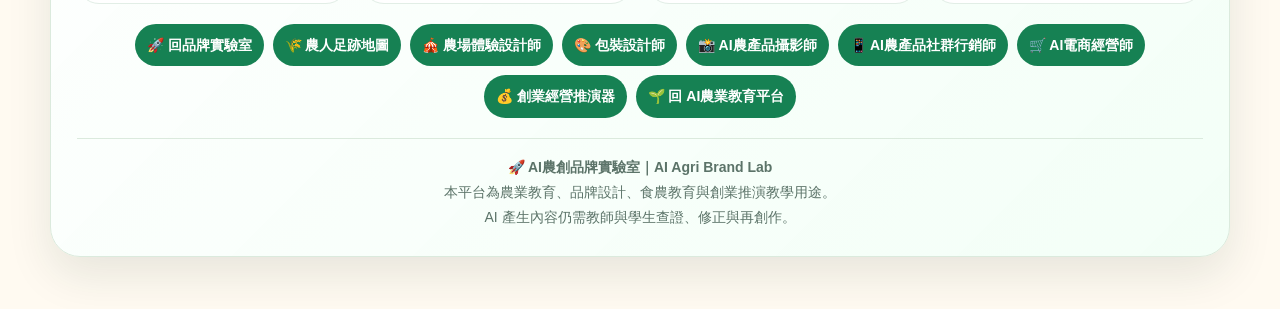
==== commit 5f72ac2d: "Add files via upload" ====
--- a/business-simulator/index.html
+++ b/business-simulator/index.html
@@ -388,20 +388,7 @@
         </p>
       </div>
 
-      <div>
-        <strong>五大農創品牌學習工具</strong>
-        <div class="footer-links">
-          <a href="../index.html">🚀 回品牌實驗室</a>
-          <a href="../map/">🌾 農人足跡地圖</a>
-          <a href="../farm-experience/">🎪 農場體驗設計師</a>
-          <a href="../packaging-designer/">🎨 包裝設計師</a>
-          <a class="../product-photographer/">📸 AI農產品攝影師</a>
-          <a class="../social-media-marketer/">📱 AI農產品社群行銷師</a>
-          <a class="../ecommerce-manager/">🛒 AI電商經營師</a> 
-          <a href="../business-simulator/">💰 創業經營推演器</a>
       
-        </div>
-      </div>
     </div>
 
     <div class="footer-grid">
@@ -466,6 +453,6 @@
   </div>
 </footer>
 
-  <script src="script.js?v=3.0"></script>
+  <script src="script.js?v=3.1"></script>
 </body>
 </html>
--- a/business-simulator/style.css
+++ b/business-simulator/style.css
@@ -852,6 +852,7 @@
       color:#fff;
       font-weight:900;
       font-size:14px;
+      text-decoration:none;
     }
     .footer-link.secondary{
       background:#fff;
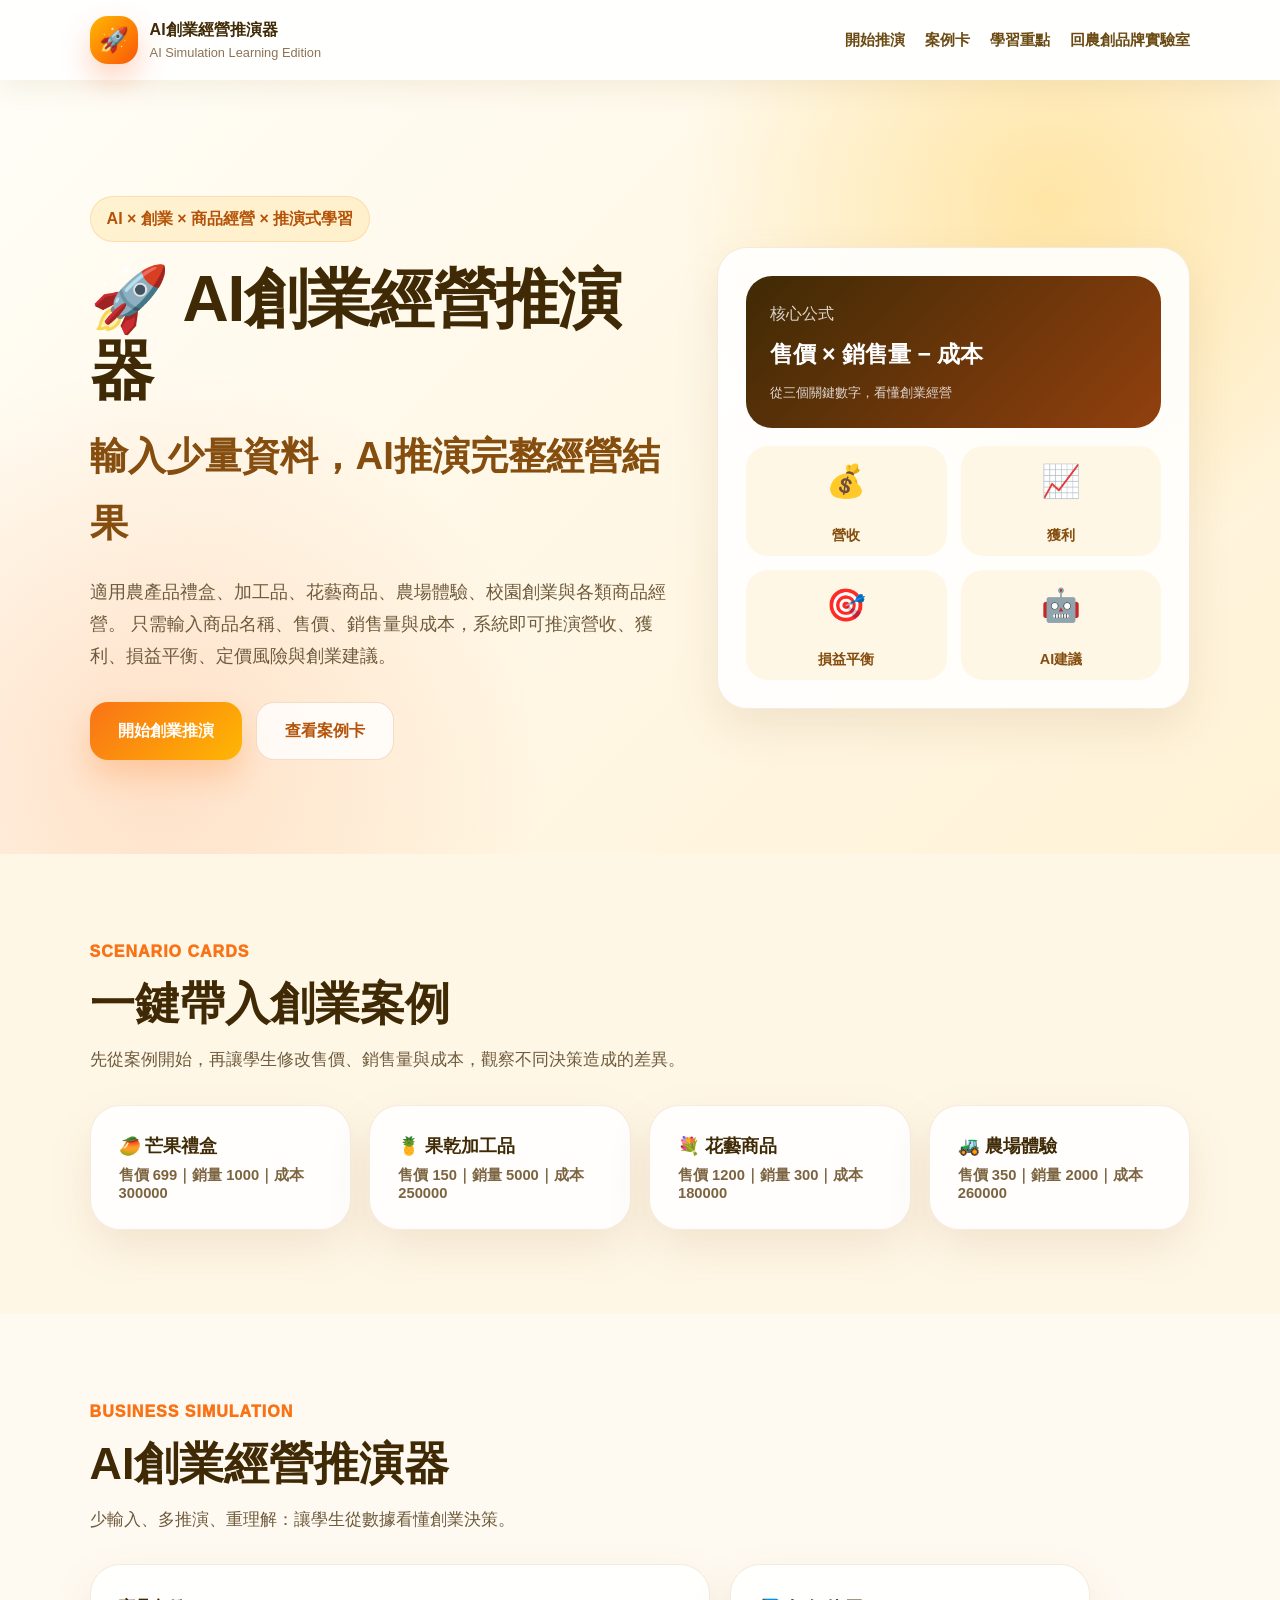
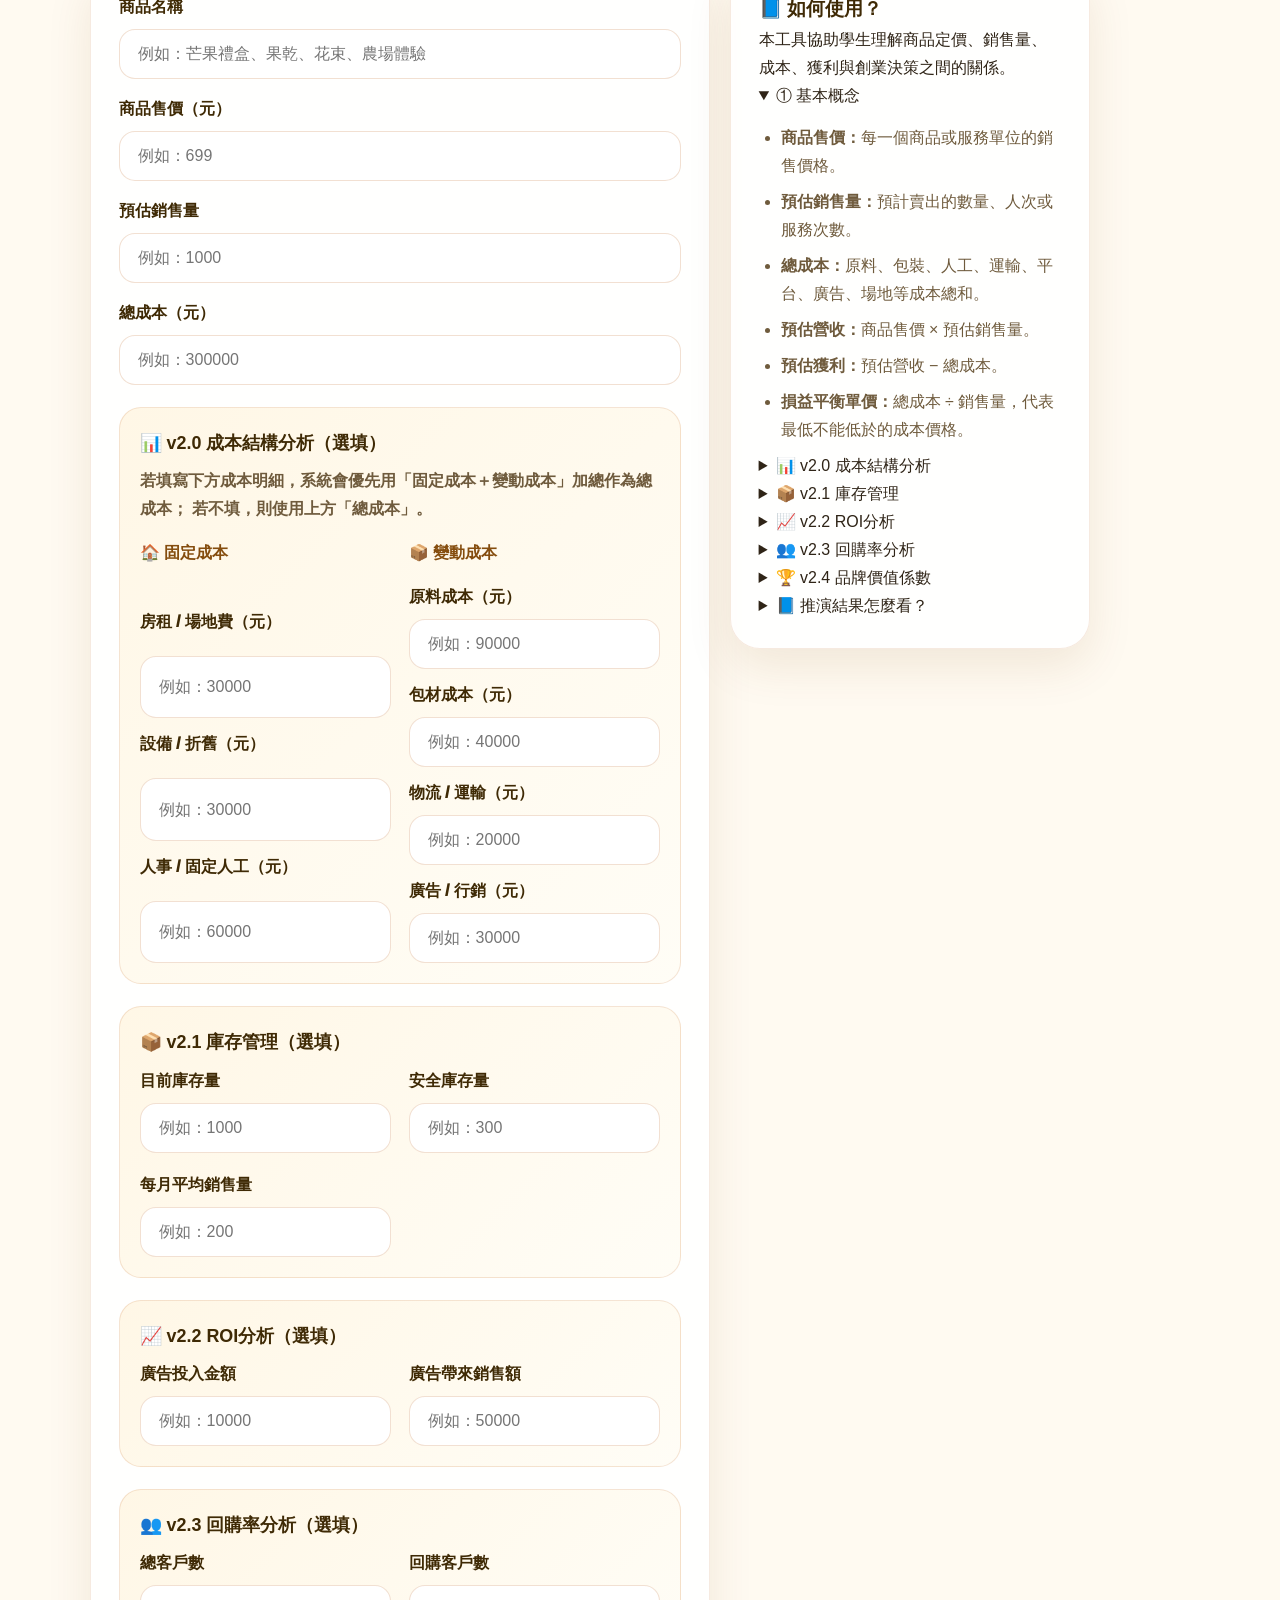
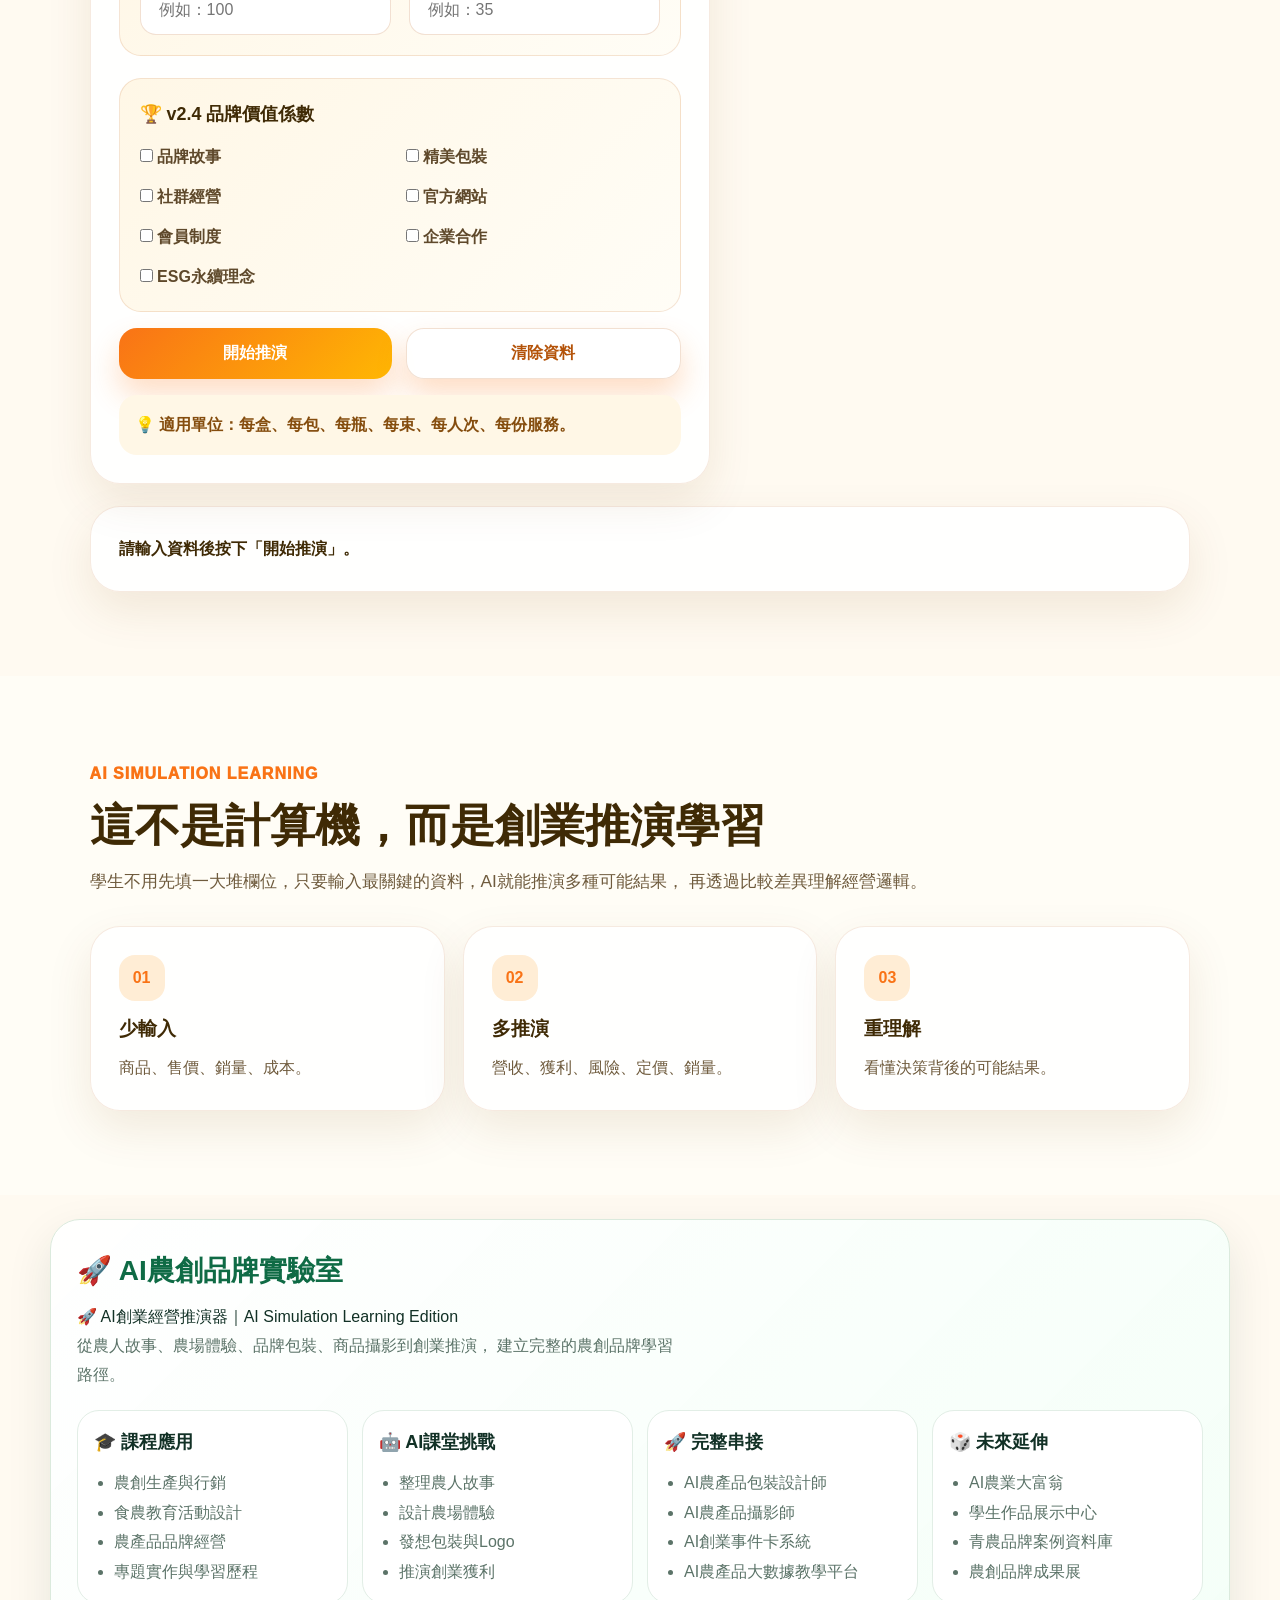
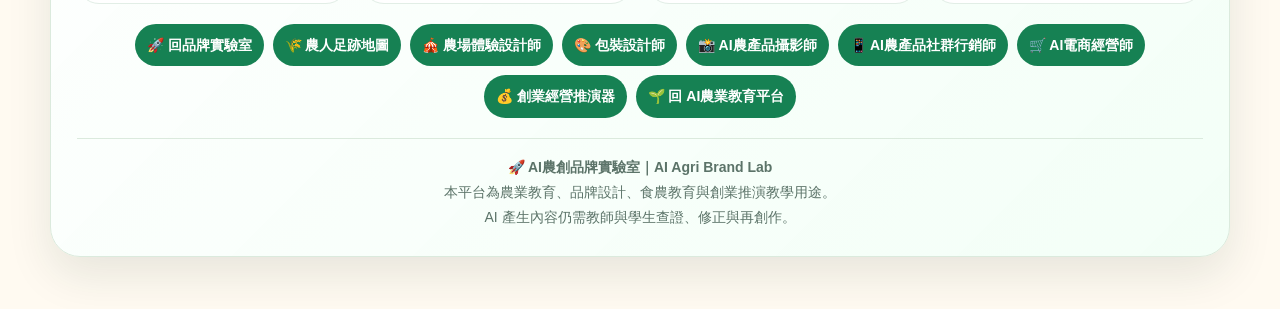
==== commit 5afcbdd0: "Add files via upload" ====
--- a/business-simulator/index.html
+++ b/business-simulator/index.html
@@ -413,7 +413,7 @@
       </div>
 
       <div class="footer-box">
-        <h3>🚀 即將串接</h3>
+        <h3>🚀 完整串接</h3>
         <ul>
           <li>AI農產品包裝設計師</li>
           <li>AI農產品攝影師</li>
--- a/business-simulator/style.css
+++ b/business-simulator/style.css
@@ -841,7 +841,11 @@
       gap:9px;
       margin-top:12px;
     }
-    .footer-link{
+    .footer-link,
+    .footer-link:link,
+    .footer-link:visited,
+    .footer-link:hover,
+    .footer-link:active{
       display:inline-flex;
       align-items:center;
       justify-content:center;
@@ -852,8 +856,9 @@
       color:#fff;
       font-weight:900;
       font-size:14px;
-      text-decoration:none;
-    }
+      text-decoration:none !important;
+    }
+
     .footer-link.secondary{
       background:#fff;
       color:#168153;
